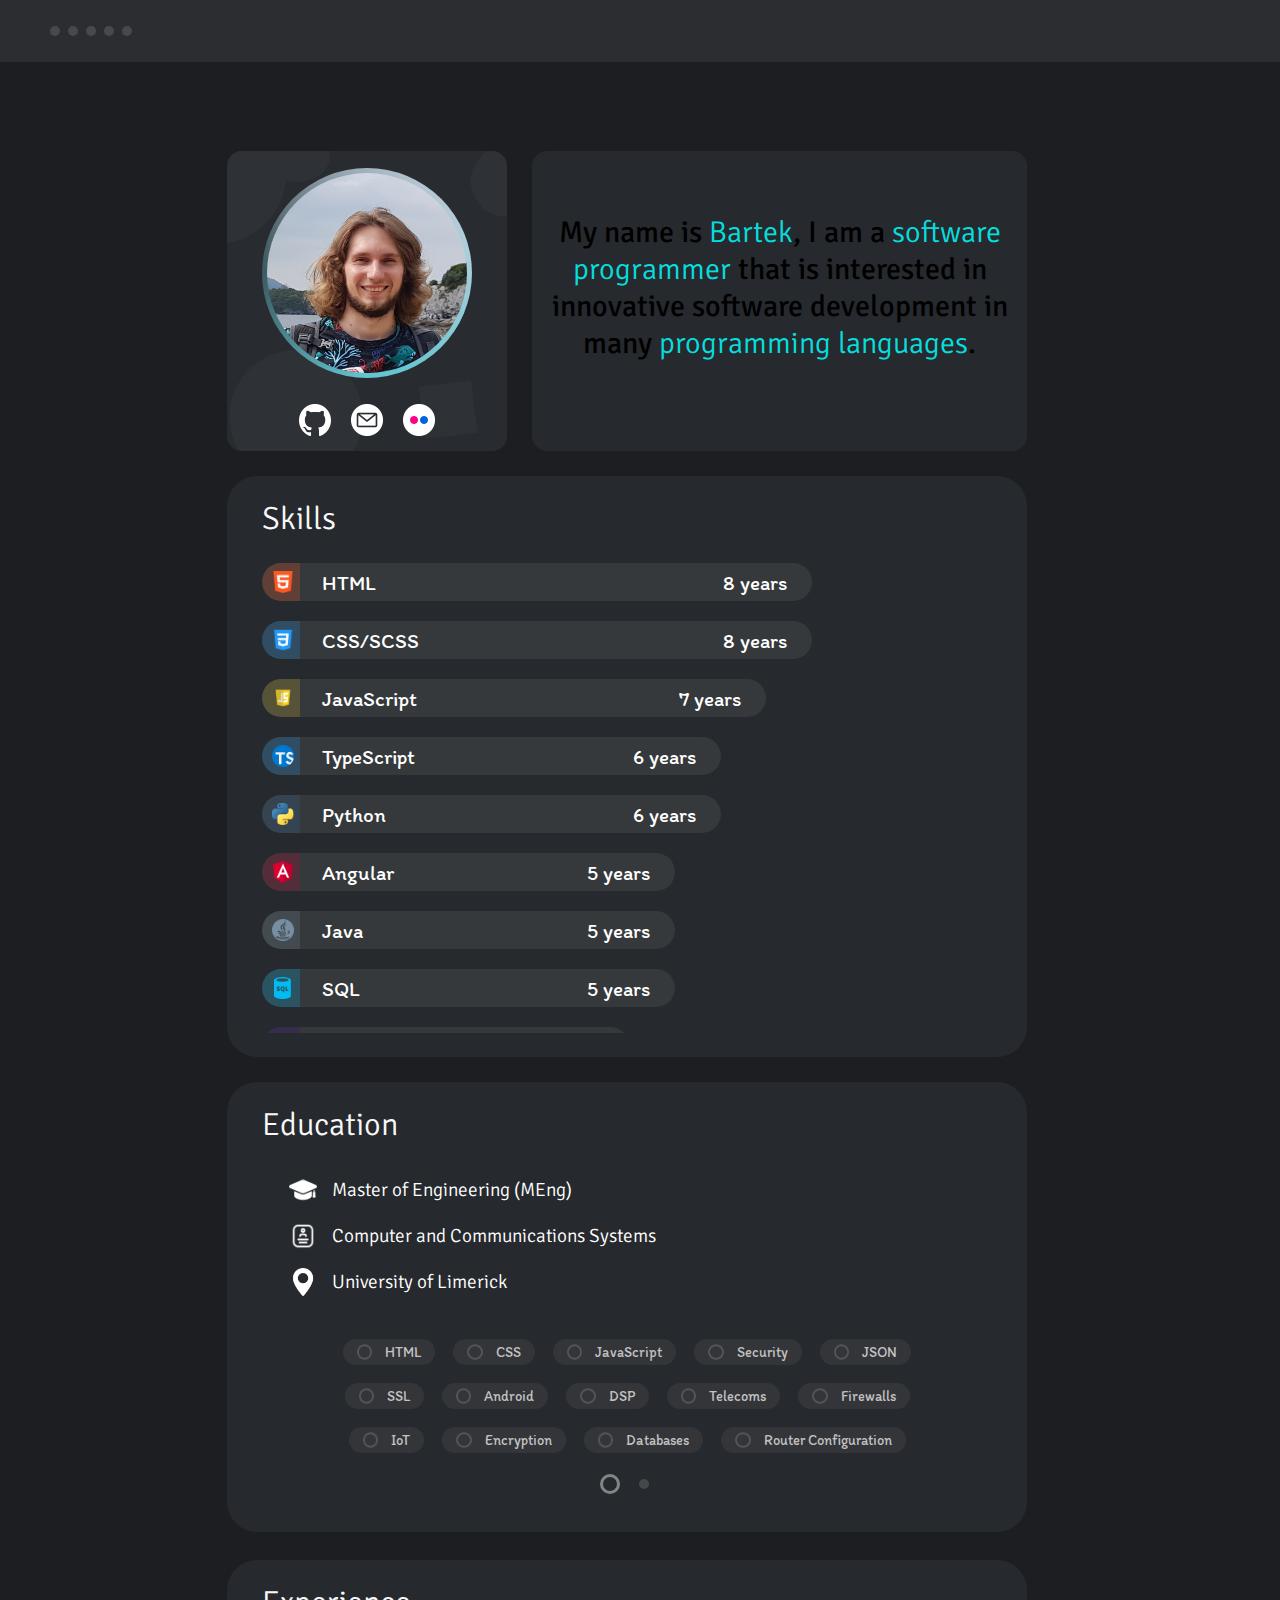
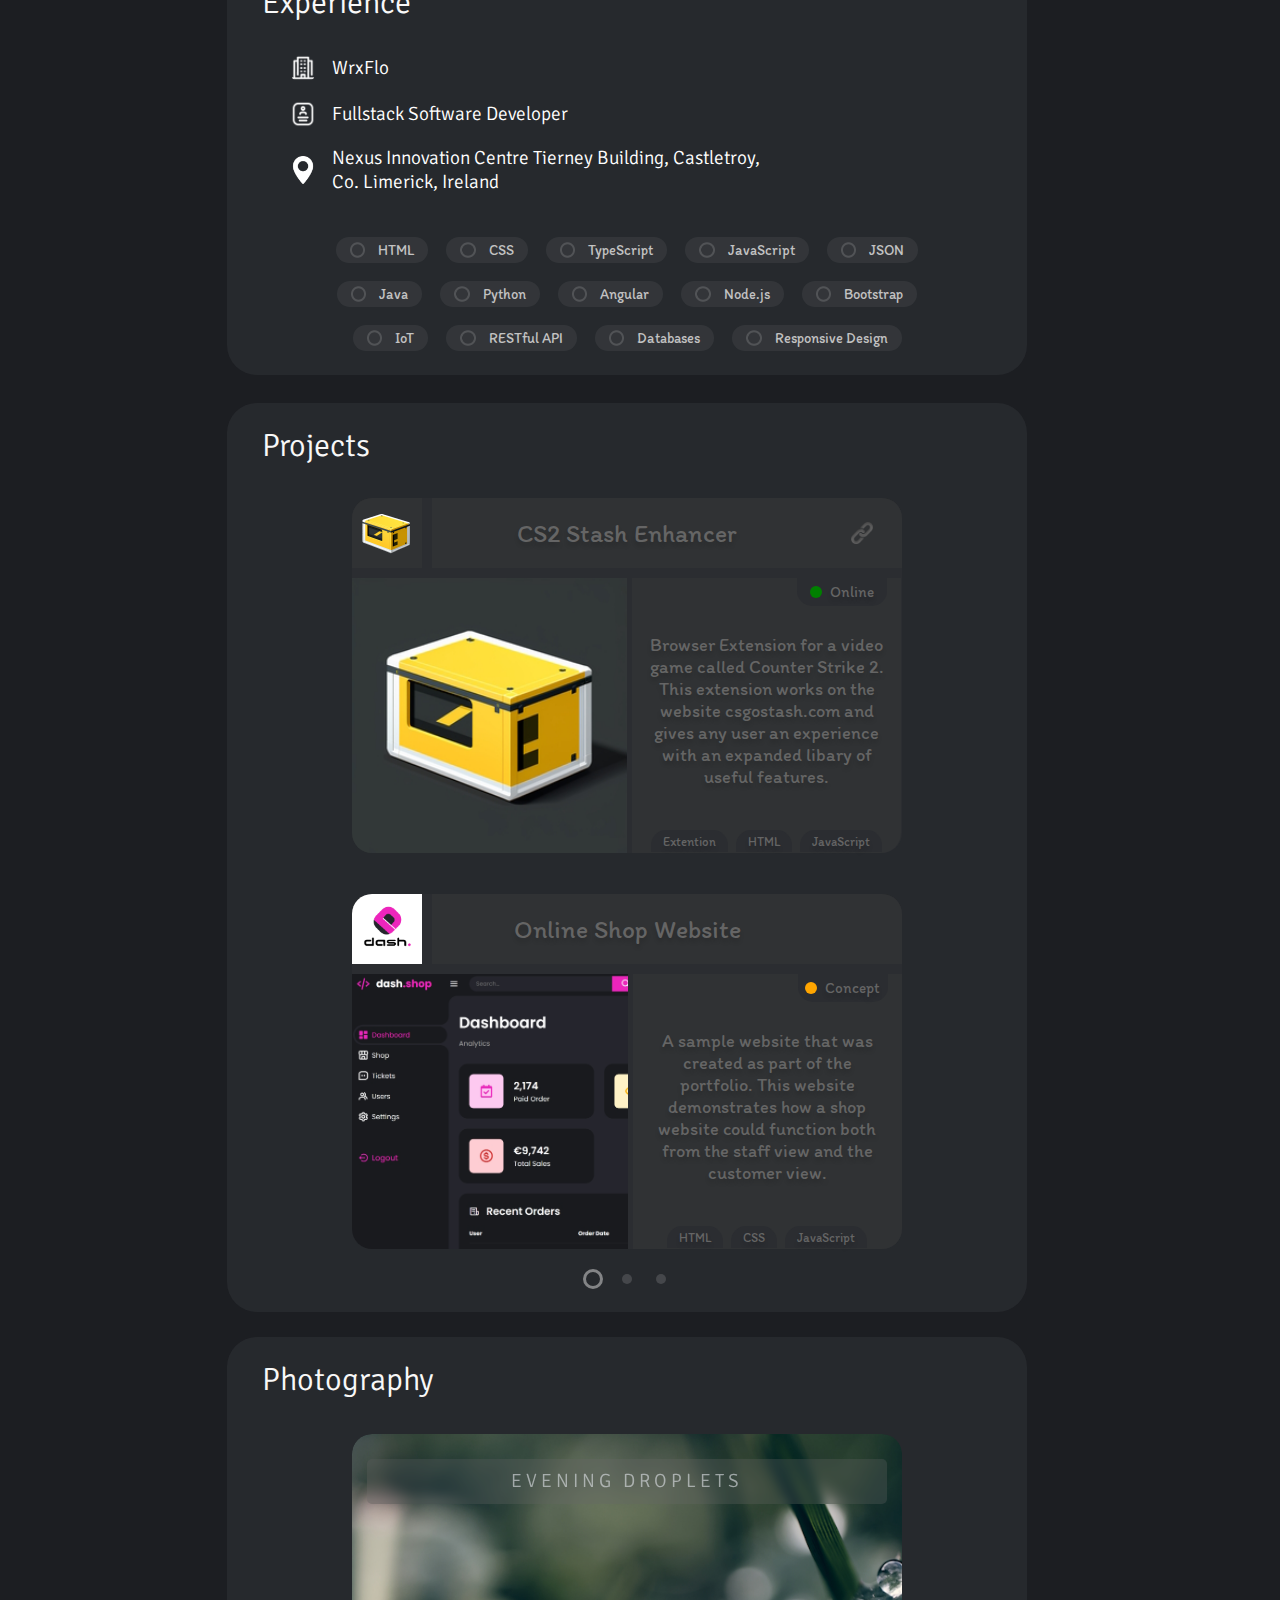
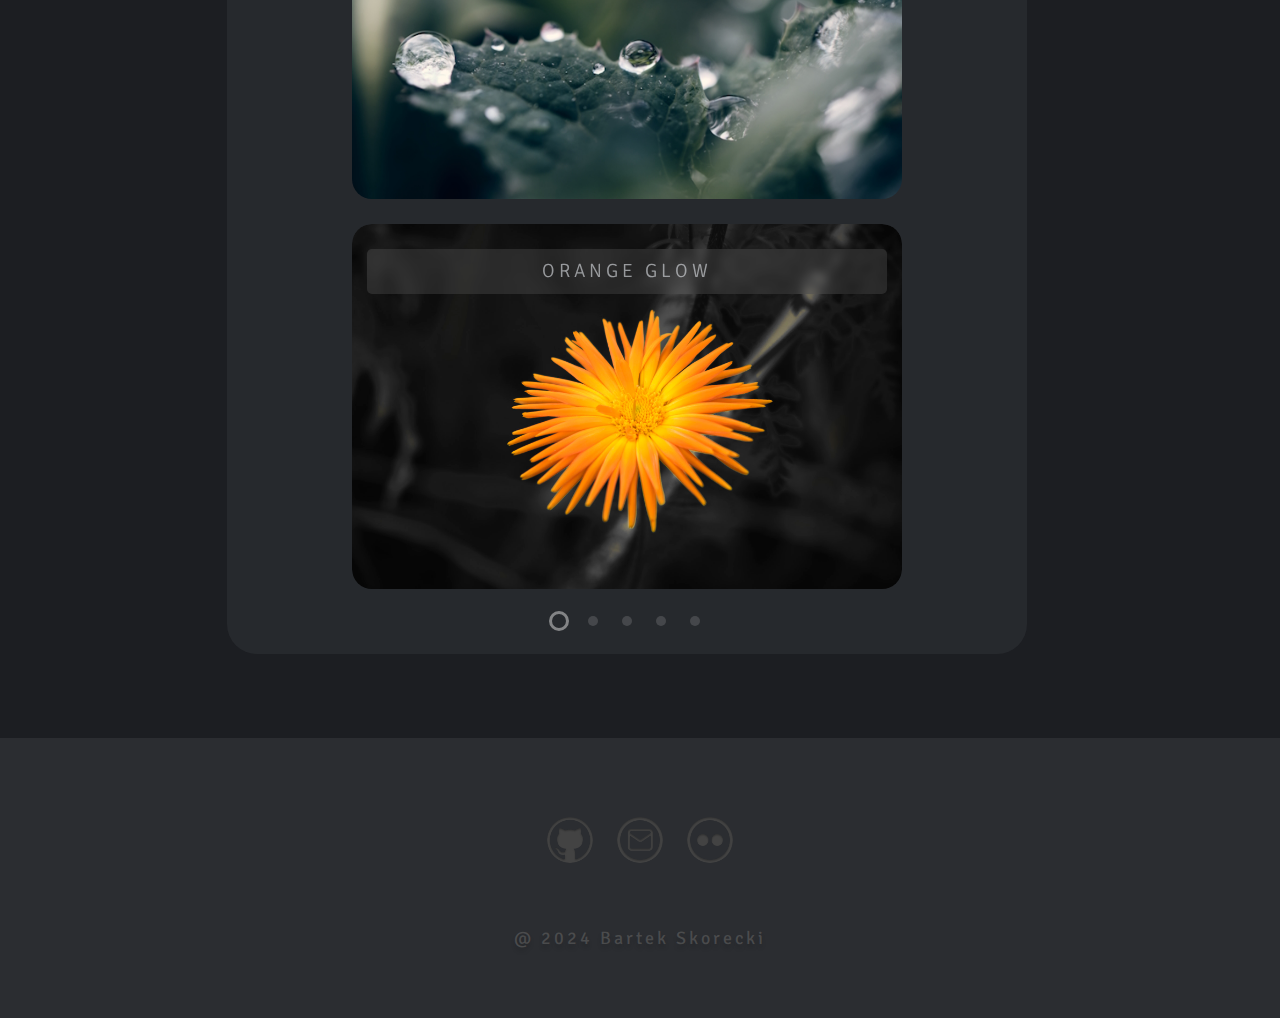
==== indexOld.html @ 24fd8868 "-css update, smaller view of the entire page" ====
<!DOCTYPE html>
<html lang="en">

<head>
    <meta charset="UTF-8">
    <meta name="viewport" content="width=device-width, initial-scale=1.0">
    <link href='https://unpkg.com/boxicons@2.1.4/css/boxicons.min.css' rel='stylesheet'>
    <link rel="stylesheet" href="style.css">
    <title>Portfolio</title>
    <link rel="icon" type="image/x-icon" href="images/icon.png">
    <script src="index.js"></script>
</head>


<body class="noMP">

    <div class="noMP navbarBox">
        <div class="alignCenter dotBox">
            <div class="navbarCircle"></div>
            <div class="navbarCircle"></div>
            <div class="navbarCircle"></div>
            <div class="navbarCircle"></div>
            <div class="navbarCircle"></div>
        </div>
    </div>

    <div class="noMP alignCenter portfolioContentBox">

        <div class="noMP" style="padding-top:1vh; padding-bottom:1vh; max-width: 1650px; height: 100%;"> 

            <div class="flex-container">
                <div class="flex-item alignCenter">
                    <div>
                        <div class=" noMP" style="height: 300px; width: 800px;  border-radius: 30px;  flex-wrap: wrap; display: flex;">
                            <div class="box firstBox" style="height: 100%; width: 280px ;border-radius: 15px; flex-wrap: wrap;">

                                <div class="animatedBackground">

                                </div>

                                <div class="alignCenter" style="position: absolute; flex-wrap: wrap; height: 300px; width:inherit; border-radius: 15px;">
                                    <div class="alignCenter profileImageDiv">
                                        <div class="alignCenter profileImageBackground">
                                            <img class="profileImage" src="./images/profile.jpg" alt="Bartek Skorecki">
                                        </div>
                                    </div>
                
                                    <div class="alignCenter linkIconDiv">
                                        <a target="_blank" href="https://github.com/Barto670"><img class="linkIcon" src="./images/github.png" alt="Github.com"></a>
                                        <a href="mailto: bartodev670@gmail.com"><img class="linkIcon" src="./images/email.png"  alt="Email"></a>
                                        <a target="_blank" href="https://www.flickr.com/photos/198328132@N07/"><img class="linkIcon" src="./images/flickr.png" alt="Flickr"></a>
                                    </div>
                                </div>
                                
                                
                                

                            </div>
                            <div class="box" class="alignCenter" style="height: 100%; width: 495px ;padding: 15px; margin-left: 25px; border-radius: 15px;">
                                <div class="alignCenter" style="height: 90%; width: 100%;">
                                    <p class="boxMainFont"> My name is <b style="color: #00ffffdd;; font-weight: 100;">Bartek</b>, I am a <b style="color: #00ffffdd; font-weight: 100;">software programmer</b> that is interested in innovative software development in many <b style="color: #00ffffdd;; font-weight: 100;">programming languages</b>.</p>
                                </div>
                            </div>
                            
                        </div>

                        <div class="box noMP" style="margin-top:25px ;  margin-bottom:25px; height: 610px; max-height: 64.5vh; max-width: 800px; border-radius: 30px; padding: 15px;  ">
                            <h1 class="boxTitle">Skills</h1>
                            <div id="skillsDiv" style="overflow-y: auto; height: 485px; margin-top: 10px;"></div>
                        </div>
                    </div>
                </div>

                <div class="flex-item alignCenter">
                    <div>
                        <div class="box noMP" style="height: 450px; margin-bottom:28px; max-width: 800px; min-width: 800px; border-radius: 30px; padding: 15px;">
                            <h1 class="boxTitle" style="margin-bottom: 28px;">Education</h1>

                            <div id="education1" style="display: block;">
                                <div class="alignTopBottom textBox">
                                    <div class="iconBox">
                                        <img class="icon" src="./images/icons/graduate.png" alt="">
                                    </div>
                                    <h5 class="text" >Master of Engineering (MEng)</h5>
                                </div>
                                <div class="alignTopBottom textBox">
                                    <div class="iconBox">
                                        <img class="icon" src="./images/icons/id.png" alt="">
                                    </div>
                                    <h5 class="text" >Computer and Communications Systems</h5>
                                </div>
                                <div class="alignTopBottom textBox">
                                    <div class="iconBox">
                                        <img class="icon" src="./images/icons/location.png" alt="">
                                    </div>
                                    <h5 class="text" >University of Limerick</h5>
                                </div>
    
                                <div class="skills" style="margin-top: 30px;">
                                    <div class="row">
                                        <div class="skill itim"> <img src="./images/icons/circle.png" alt=""> HTML</div>
                                        <div class="skill itim"> <img src="./images/icons/circle.png" alt=""> CSS</div>
                                        <div class="skill itim"> <img src="./images/icons/circle.png" alt=""> JavaScript</div>
                                        <div class="skill itim"> <img src="./images/icons/circle.png" alt=""> Security</div>
                                        <div class="skill itim"> <img src="./images/icons/circle.png" alt=""> JSON</div>
                                    </div>
                                    <div class="row">
                                        <div class="skill itim"> <img src="./images/icons/circle.png" alt=""> SSL</div>
                                        <div class="skill itim"> <img src="./images/icons/circle.png" alt=""> Android</div>
                                        <div class="skill itim"> <img src="./images/icons/circle.png" alt=""> DSP</div>
                                        <div class="skill itim"> <img src="./images/icons/circle.png" alt=""> Telecoms</div>
                                        <div class="skill itim"> <img src="./images/icons/circle.png" alt=""> Firewalls</div>
                                    </div>
                                    <div class="row">
                                        <div class="skill itim"> <img src="./images/icons/circle.png" alt=""> IoT</div>
                                        <div class="skill itim"> <img src="./images/icons/circle.png" alt=""> Encryption</div>
                                        <div class="skill itim"> <img src="./images/icons/circle.png" alt=""> Databases</div>
                                        <div class="skill itim"> <img src="./images/icons/circle.png" alt=""> Router Configuration</div>
                                    </div>
                                </div>
                            </div>

                            <div id="education2" style="display: none;">
                                <div class="alignTopBottom textBox">
                                    <div class="iconBox">
                                        <img class="icon" src="./images/icons/graduate.png" alt="">
                                    </div>
                                    <h5 class="text" >Bachelor of Science (BS)</h5>
                                </div>
                                <div class="alignTopBottom textBox">
                                    <div class="iconBox">
                                        <img class="icon" src="./images/icons/id.png" alt="">
                                    </div>
                                    <h5 class="text" >Computer Systems</h5>
                                </div>
                                <div class="alignTopBottom textBox">
                                    <div class="iconBox">
                                        <img class="icon" src="./images/icons/location.png" alt="">
                                    </div>
                                    <h5 class="text" >University of Limerick</h5>
                                </div>
    
                                <div class="skills" style="margin-top: 30px;">
                                    <div class="row">
                                        <div class="skill itim"> <img src="./images/icons/circle.png" alt=""> Java</div>
                                        <div class="skill itim"> <img src="./images/icons/circle.png" alt=""> Python</div>
                                        <div class="skill itim"> <img src="./images/icons/circle.png" alt=""> Angular</div>
                                        <div class="skill itim"> <img src="./images/icons/circle.png" alt=""> Go</div>
                                        <div class="skill itim"> <img src="./images/icons/circle.png" alt=""> Lua</div>
                                    </div>
                                    <div class="row">
                                        <div class="skill itim"> <img src="./images/icons/circle.png" alt=""> HTML</div>
                                        <div class="skill itim"> <img src="./images/icons/circle.png" alt=""> CSS</div>
                                        <div class="skill itim"> <img src="./images/icons/circle.png" alt=""> TypeScript</div>
                                        <div class="skill itim"> <img src="./images/icons/circle.png" alt=""> AI</div>
                                        <div class="skill itim"> <img src="./images/icons/circle.png" alt=""> Security</div>
                                    </div>
                                    <div class="row">
                                        <div class="skill itim"> <img src="./images/icons/circle.png" alt=""> Databases</div>
                                        <div class="skill itim"> <img src="./images/icons/circle.png" alt=""> C</div>
                                        <div class="skill itim"> <img src="./images/icons/circle.png" alt=""> Spring Boot</div>
                                        <div class="skill itim"> <img src="./images/icons/circle.png" alt=""> C++</div>
                                    </div>
                                </div>
                            </div>

                            <div id="educationPaginator" class="alignCenter" style="height: 40px; width: 100%;"> 
                                <div id="educationPaginator1" status="1" class="alignCenter paginatorCircleDiv educationPaginator" ><div class="paginatorCircle"></div></div>
                                <div id="educationPaginator2" status="0" class="alignCenter paginatorCircleDiv educationPaginator" ><div class="paginatorCircle"></div></div>
                            </div>
                            

                        </div>
                        <div class="box noMP" style="margin-top:25px ; margin-bottom:28px; height: 455px; max-height: fit-content; max-width: 800px; min-width: 800px; border-radius: 30px; padding: 15px;">
                            <h1 class="boxTitle" style="margin-bottom: 28px;">Experience</h1>
                            <div class="alignTopBottom textBox">
                                <div class="iconBox">
                                    <img class="icon" src="./images/icons/company.png" alt="">
                                </div>
                                <h5 class="text">WrxFlo</h5>
                            </div>
                            <div class="alignTopBottom textBox">
                                <div class="iconBox">
                                    <img class="icon" src="./images/icons/id.png" alt="">
                                </div>
                                <h5 class="text">Fullstack Software Developer</h5>
                            </div>
                            <div class="alignTopBottom textBox">
                                <div class="iconBox">
                                    <img class="icon" src="./images/icons/location.png" alt="">
                                </div>
                                <h5 class="text" >Nexus Innovation Centre Tierney Building, Castletroy, Co. Limerick, Ireland</h5>
                            </div>
                            <div class="skills" style="margin-top: 30px;">
                                <div class="row">
                                    <div id="html" class="skill itim"> <img src="./images/icons/circle.png" alt=""> HTML</div>
                                    <div id="css" class="skill itim"> <img src="./images/icons/circle.png" alt=""> CSS</div>
                                    <div id="typescript" class="skill itim"> <img src="./images/icons/circle.png" alt=""> TypeScript</div>
                                    <div id="javascript" class="skill itim"> <img src="./images/icons/circle.png" alt=""> JavaScript</div>
                                    <div id="json" class="skill itim"> <img src="./images/icons/circle.png" alt=""> JSON</div>
                                </div>
                                <div class="row">
                                    <div id="java" class="skill itim"> <img src="./images/icons/circle.png" alt=""> Java</div>
                                    <div id="python" class="skill itim"> <img src="./images/icons/circle.png" alt=""> Python</div>
                                    <div id="angular" class="skill itim"> <img src="./images/icons/circle.png" alt=""> Angular</div>
                                    <div id="nodejs" class="skill itim"> <img src="./images/icons/circle.png" alt=""> Node.js</div>
                                    <div id="bootstrap" class="skill itim"> <img src="./images/icons/circle.png" alt=""> Bootstrap</div>
                                </div>
                                <div class="row">
                                    <div id="iot" class="skill itim"> <img src="./images/icons/circle.png" alt=""> IoT</div>
                                    <div id="restful" class="skill itim"> <img src="./images/icons/circle.png" alt=""> RESTful API</div>
                                    <div id="databases" class="skill itim"> <img src="./images/icons/circle.png" alt=""> Databases</div>
                                    <div id="responsive" class="skill itim"> <img src="./images/icons/circle.png" alt=""> Responsive Design</div>
                                </div>
                            </div>
                        </div>
                    </div>
                </div>

                <div class="flex-item alignCenter">
                    <div>
                        <div class="box noMP" style="max-height: fit-content; max-width: 800px; min-width: 800px;  border-radius: 30px; padding: 15px; margin-bottom:25px;">
                            <h1 class="boxTitle">Projects</h1>
                            <div id="projectList"> </div>
                            <div id="projectPaginator" class="alignCenter" style="height: 40px; width: 100%;"> </div>
                        </div>
                    </div>
                </div>

                <div class="flex-item alignCenter">
                    <div>
                        <div class="box noMP" style="max-height: fit-content; max-width: 800px;  border-radius: 30px; padding: 15px; margin-bottom:25px;">
                            <h1 class="boxTitle">Photography</h1>
                                <div id="photoList" class="alignCenter" style="flex-wrap: wrap"></div>
                                <div id="photoPaginatorList" class="alignCenter" style="height: 40px; width: 100%; margin-top: 10px;"></div>
                        </div>
                    </div>
                </div>

            </div>

        </div>
        
    </div>

    <div class="noMP footerBox alignCenter">
            <div style="margin-top: 50px;">
                <a target="_blank" href="https://github.com/Barto670"><img class="footerIcon" src="./images/greyG.png"></a>
                <a href="mailto: bartodev670@gmail.com"><img class="footerIcon" src="./images/greyE.png"></a>
                <a target="_blank" href="https://www.flickr.com/photos/198328132@N07/"><img class="footerIcon" src="./images/greyF.png"></a>
            </div>
            <!-- <div class="alignCenter" style="color: #65656590; font-size: 24px; letter-spacing: 7px; width: 100%; height: 20px; display: flex; text-shadow: 0px 4px 4px rgba(0, 0, 0, 0.15);">BELIEVE • ENVISION • CREATE</div> -->
            <div class="alignCenter" style="color: #65656590; font-size: 18px; letter-spacing: 3px; width: 100%; height: 20px; display: flex; margin-bottom: 40px; text-shadow: 0px 4px 4px rgba(0, 0, 0, 0.15); font-family: Signika;">@ 2024 Bartek Skorecki</div>
    </div>
    
</body>
---- style.css ----
:root {
  --boxSize: 650px;
}

/* Fonts */
@font-face {
  font-family: Itim;
  src: url(./fonts/Itim-Regular.ttf);
}

@font-face {
  font-family: Signika;
  src: url(./fonts/Signika-VariableFont_GRAD\,wght.ttf);
}

/* Scrollbar */
::-webkit-scrollbar {
  width: 8px;
  z-index: 1000;
  border-radius: 6px;
}

::-webkit-scrollbar-track { /* Track */
  background: #1C1E22;
}
::-webkit-scrollbar-thumb { /* Handle */
  background: #33363a;
  border-radius: 6px;
}
::-webkit-scrollbar-thumb:hover { /* Handle on hover */
  background: #555;
}

/* General */
*{
  box-sizing: border-box;
  font-family: Signika;
}

.noMP{
  margin: 0px;
  padding: 0px;
}

.alignCenter{
  display: flex;
  align-items: center;
  justify-content: center;
}

.alignLeftRight{
  display: flex;
  justify-content: center;
}

.alignTopBottom{
  display: flex;
  align-items: center;
}

h1,h2,h3,h4,h5,h6,p{
  margin: 0px;
  padding: 0px;
}


.itim{
  font-family: Itim;
}

.signika{
  font-family: Signika;
}


.textBox{
  height: fit-content;
  flex-wrap: wrap;
  display: flex;
  margin-bottom: 10px;
  padding : 4px;
  border-radius: 15px;
  width: 75%;
  justify-content: center;
  align-items: center;
  .text{
    color: white;
    margin-left: 20px;
    width: 80%;
    height: 100%;
    margin: 0px;
    padding: 0px;
    text-align: left;
    font-family: Signika;
    font-weight: 100;
    justify-content: center;
    align-items: center;
    font-size: 1.2rem;
  }
  .iconBox{
    width: 10%;
    height: 100%;
    margin: 0px;
    padding: 0px;
    align-items: center;
    justify-content: center;
    display: flex;
    .icon{
      height: 28px; 
      width: auto;
      border-radius: 10px;
    }
  }
  
}


.skills{
  cursor: default;
  flex-wrap: wrap;
  display: flex;
  width: 100%;
  align-items: center;
  justify-content: center;
  .row{
    flex-wrap: wrap;
    display: flex;
    width: 100%;
    align-items: center;
    justify-content: center;
    .skill{
      padding: 4px;
      padding-left: 14px;
      padding-right: 14px;
      margin: 9px;
      margin-left: 9px;
      margin-right: 9px;
      border-radius: 20px;
      background-color: #d9d9d913;
      border-radius: 20px;
      font-size: 0.9rem;
      color: #C2C2C2;
      align-items: center;
      justify-content: center;
      display: flex;
      transition: 0.125s;
      img{
        height: 16px;
        width: auto;
        margin-right: 13px;
      }
      div{
        height: 16px;
        width: auto;
        margin-right: 13px;
      }
    }
    /* .skill:hover{
      transform: scale(1.09);
      cursor: pointer;
    } */
    /* #html:hover{
      background-color: #d9d9d925;
    } */
  }
  
}


/* Layout */
body{
  background-color: #1C1E22;
/* background-image: url("data:image/svg+xml,%3csvg xmlns='http://www.w3.org/2000/svg' version='1.1' xmlns:xlink='http://www.w3.org/1999/xlink' xmlns:svgjs='http://svgjs.dev/svgjs' width='3840' height='3840' preserveAspectRatio='none' viewBox='0 0 3840 3840'%3e%3cg mask='url(%26quot%3b%23SvgjsMask1121%26quot%3b)' fill='none'%3e%3crect width='3840' height='3840' x='0' y='0' fill='rgba(28%2c 30%2c 34%2c 1)'%3e%3c/rect%3e%3cpath d='M1834.8487526935326 3538.3961780693908L2561.8629666729225 4066.6029229898068 3090.069711593339 3339.588709010417 2363.055497613949 2811.3819640900006z' fill='rgba(23%2c 25%2c 27%2c 1)' class='triangle-float1'%3e%3c/path%3e%3cpath d='M2438.0048734978636 103.8771495862872L1778.5972725435213-261.6384522194603 1413.0816707377737 397.76914873488215 2072.4892716921163 763.2847505406296z' fill='rgba(23%2c 25%2c 27%2c 1)' class='triangle-float3'%3e%3c/path%3e%3cpath d='M3982.514096650813 1164.349589170348L3590.7814625816472 239.03450952332537 3050.0026614656435 931.1998108791596z' fill='rgba(23%2c 25%2c 27%2c 1)' class='triangle-float2'%3e%3c/path%3e%3cpath d='M854.7073909661609 1990.8960229653942L248.43151361145908 2176.2531601009946 829.6051579922103 2992.988407565247z' fill='rgba(23%2c 25%2c 27%2c 1)' class='triangle-float3'%3e%3c/path%3e%3cpath d='M3688.546%2c3645.768C3862.664%2c3644.213%2c3999.263%2c3521.833%2c4094.506%2c3376.065C4202.676%2c3210.511%2c4317.747%2c3006.761%2c4217.41%2c2836.345C4117.776%2c2667.122%2c3884.371%2c2671.862%2c3688.546%2c2686.567C3523.669%2c2698.948%2c3366.577%2c2764.905%2c3281.42%2c2906.63C3193.661%2c3052.686%2c3187.622%2c3234.179%2c3269.831%2c3383.43C3355%2c3538.054%2c3512.025%2c3647.344%2c3688.546%2c3645.768' fill='rgba(23%2c 25%2c 27%2c 1)' class='triangle-float3'%3e%3c/path%3e%3cpath d='M2729.605%2c4487.7C3064.693%2c4493.807%2c3421.876%2c4385.536%2c3578.971%2c4089.491C3729.521%2c3805.78%2c3591.734%2c3471.037%2c3409.397%2c3206.631C3254.429%2c2981.913%2c3001.839%2c2877.877%2c2729.605%2c2857.828C2405.652%2c2833.97%2c2030.632%2c2821.202%2c1851.029%2c3091.863C1659.217%2c3380.922%2c1747.423%2c3765.886%2c1932.219%2c4059.48C2104.469%2c4333.142%2c2406.3%2c4481.808%2c2729.605%2c4487.7' fill='rgba(23%2c 25%2c 27%2c 1)' class='triangle-float2'%3e%3c/path%3e%3cpath d='M559.1737695399376 2179.820705607562L-289.0212416510859 2164.206798708444 59.13016443162621 2818.9843620757383z' fill='rgba(23%2c 25%2c 27%2c 1)' class='triangle-float2'%3e%3c/path%3e%3cpath d='M1987.3499654966067 2344.71850526397L2357.0778269299467 2872.7446136070184 2964.2530587278493 2054.1397672854846z' fill='rgba(23%2c 25%2c 27%2c 1)' class='triangle-float3'%3e%3c/path%3e%3cpath d='M1483.93 890.09 a1118.66 1118.66 0 1 0 2237.32 0 a1118.66 1118.66 0 1 0 -2237.32 0z' fill='rgba(23%2c 25%2c 27%2c 1)' class='triangle-float3'%3e%3c/path%3e%3cpath d='M1865.032%2c3382.618C2008.015%2c3380.717%2c2108.34%2c3260.721%2c2181.912%2c3138.104C2258.458%2c3010.53%2c2325.753%2c2860.761%2c2257.46%2c2728.585C2184.944%2c2588.236%2c2022.993%2c2527.009%2c1865.032%2c2524.807C1702.62%2c2522.543%2c1529.644%2c2574.066%2c1453.184%2c2717.373C1379.733%2c2855.04%2c1451.078%2c3014.06%2c1533.212%2c3146.729C1609.774%2c3270.398%2c1719.595%2c3384.552%2c1865.032%2c3382.618' fill='rgba(23%2c 25%2c 27%2c 1)' class='triangle-float1'%3e%3c/path%3e%3c/g%3e%3cdefs%3e%3cmask id='SvgjsMask1121'%3e%3crect width='3840' height='3840' fill='white'%3e%3c/rect%3e%3c/mask%3e%3cstyle%3e %40keyframes float1 %7b 0%25%7btransform: translate(0%2c 0)%7d 50%25%7btransform: translate(-10px%2c 0)%7d 100%25%7btransform: translate(0%2c 0)%7d %7d .triangle-float1 %7b animation: float1 5s infinite%3b %7d %40keyframes float2 %7b 0%25%7btransform: translate(0%2c 0)%7d 50%25%7btransform: translate(-5px%2c -5px)%7d 100%25%7btransform: translate(0%2c 0)%7d %7d .triangle-float2 %7b animation: float2 4s infinite%3b %7d %40keyframes float3 %7b 0%25%7btransform: translate(0%2c 0)%7d 50%25%7btransform: translate(0%2c -10px)%7d 100%25%7btransform: translate(0%2c 0)%7d %7d .triangle-float3 %7b animation: float3 6s infinite%3b %7d %3c/style%3e%3c/defs%3e%3c/svg%3e");} */
}

.firstBox{
  /* background-image: url("data:image/svg+xml,%3csvg xmlns='http://www.w3.org/2000/svg' version='1.1' xmlns:xlink='http://www.w3.org/1999/xlink' xmlns:svgjs='http://svgjs.dev/svgjs' width='300' height='300' preserveAspectRatio='none' viewBox='0 0 300 300'%3e%3cg mask='url(%26quot%3b%23SvgjsMask1217%26quot%3b)' fill='none'%3e%3crect width='300' height='300' x='0' y='0' fill='rgba(43%2c 45%2c 49%2c 0.7254901960784313)'%3e%3c/rect%3e%3cpath d='M226.70757448256893 68.6835392557414L229.4428410679632 16.491543662457346 174.51557888928488 65.94827267034712z' fill='rgba(217%2c 217%2c 217%2c 0.09411764705882353)' class='triangle-float2'%3e%3c/path%3e%3cpath d='M101.78 253.62 a71.73 71.73 0 1 0 143.46 0 a71.73 71.73 0 1 0 -143.46 0z' fill='rgba(217%2c 217%2c 217%2c 0.09411764705882353)' class='triangle-float1'%3e%3c/path%3e%3cpath d='M-64.39 221.42 a76.55 76.55 0 1 0 153.1 0 a76.55 76.55 0 1 0 -153.1 0z' fill='rgba(217%2c 217%2c 217%2c 0.09411764705882353)' class='triangle-float3'%3e%3c/path%3e%3cpath d='M216.82 24 a73.96 73.96 0 1 0 147.92 0 a73.96 73.96 0 1 0 -147.92 0z' fill='rgba(217%2c 217%2c 217%2c 0.09411764705882353)' class='triangle-float2'%3e%3c/path%3e%3cpath d='M91.07579621790401 263.28962831442124L137.72379667226437 278.44648245192445 152.8806508097676 231.79848199756412 106.23265035540724 216.64162786006088z' fill='rgba(217%2c 217%2c 217%2c 0.09411764705882353)' class='triangle-float1'%3e%3c/path%3e%3c/g%3e%3cdefs%3e%3cmask id='SvgjsMask1217'%3e%3crect width='300' height='300' fill='white'%3e%3c/rect%3e%3c/mask%3e%3cstyle%3e %40keyframes float1 %7b 0%25%7btransform: translate(0%2c 0)%7d 50%25%7btransform: translate(-10px%2c 0)%7d 100%25%7btransform: translate(0%2c 0)%7d %7d .triangle-float1 %7b animation: float1 5s infinite%3b %7d %40keyframes float2 %7b 0%25%7btransform: translate(0%2c 0)%7d 50%25%7btransform: translate(-5px%2c -5px)%7d 100%25%7btransform: translate(0%2c 0)%7d %7d .triangle-float2 %7b animation: float2 4s infinite%3b %7d %40keyframes float3 %7b 0%25%7btransform: translate(0%2c 0)%7d 50%25%7btransform: translate(0%2c -10px)%7d 100%25%7btransform: translate(0%2c 0)%7d %7d .triangle-float3 %7b animation: float3 6s infinite%3b %7d %3c/style%3e%3c/defs%3e%3c/svg%3e"); */
  background-position: 0 0;
  opacity : 1;
  transition: 0.15s;
  /* background:#2b2d31b9; */
  .animatedBackground{
    border-radius: 15px;
    transition: 0.45s;
    opacity: 0;
    height: 100%;
    width:100%;
    position: absolute;
    background-image: url("data:image/svg+xml,%3csvg xmlns='http://www.w3.org/2000/svg' version='1.1' xmlns:xlink='http://www.w3.org/1999/xlink' xmlns:svgjs='http://svgjs.dev/svgjs' width='300' height='300' preserveAspectRatio='none' viewBox='0 0 300 300'%3e%3cg mask='url(%26quot%3b%23SvgjsMask1234%26quot%3b)' fill='none'%3e%3crect width='300' height='300' x='0' y='0' fill='rgba(43%2c 45%2c 49%2c 0.7254901960784313)'%3e%3c/rect%3e%3cpath d='M266.5602330352305 281.42607304397416L260.1926848715324 229.5665549020033 208.33316672956153 235.9341030657014 214.70071489325966 287.7936212076723z' fill='rgba(51%2c 54%2c 58%2c 1)' class='triangle-float1'%3e%3c/path%3e%3cpath d='M82.01 108.54 a63.42 63.42 0 1 0 126.84 0 a63.42 63.42 0 1 0 -126.84 0z' fill='rgba(51%2c 54%2c 58%2c 1)' class='triangle-float1'%3e%3c/path%3e%3cpath d='M-67.61 26.78 a70.15 70.15 0 1 0 140.3 0 a70.15 70.15 0 1 0 -140.3 0z' fill='rgba(51%2c 54%2c 58%2c 1)' class='triangle-float2'%3e%3c/path%3e%3cpath d='M81.781%2c34.716C94.778%2c35.534%2c108.415%2c29.865%2c114.3%2c18.248C119.811%2c7.37%2c113.258%2c-4.621%2c107.017%2c-15.097C100.986%2c-25.22%2c93.56%2c-35.976%2c81.781%2c-36.334C69.56%2c-36.706%2c59.323%2c-27.596%2c53.739%2c-16.718C48.627%2c-6.759%2c50.3%2c4.727%2c55.658%2c14.555C61.301%2c24.906%2c70.015%2c33.975%2c81.781%2c34.716' fill='rgba(51%2c 54%2c 58%2c 1)' class='triangle-float2'%3e%3c/path%3e%3cpath d='M12.46 271.07 a66.56 66.56 0 1 0 133.12 0 a66.56 66.56 0 1 0 -133.12 0z' fill='rgba(51%2c 54%2c 58%2c 1)' class='triangle-float3'%3e%3c/path%3e%3cpath d='M288.284%2c68.817C300.209%2c69.533%2c313.42%2c66.648%2c319.26%2c56.227C325.017%2c45.954%2c319.114%2c34.134%2c313.531%2c23.766C307.505%2c12.575%2c300.987%2c-0.879%2c288.284%2c-1.297C275.195%2c-1.727%2c265.501%2c10.127%2c259.987%2c22.006C255.322%2c32.056%2c257.413%2c43.375%2c263.145%2c52.857C268.648%2c61.961%2c277.665%2c68.179%2c288.284%2c68.817' fill='rgba(51%2c 54%2c 58%2c 1)' class='triangle-float2'%3e%3c/path%3e%3c/g%3e%3cdefs%3e%3cmask id='SvgjsMask1234'%3e%3crect width='300' height='300' fill='white'%3e%3c/rect%3e%3c/mask%3e%3cstyle%3e %40keyframes float1 %7b 0%25%7btransform: translate(0%2c 0)%7d 50%25%7btransform: translate(-10px%2c 0)%7d 100%25%7btransform: translate(0%2c 0)%7d %7d .triangle-float1 %7b animation: float1 5s infinite%3b %7d %40keyframes float2 %7b 0%25%7btransform: translate(0%2c 0)%7d 50%25%7btransform: translate(-5px%2c -5px)%7d 100%25%7btransform: translate(0%2c 0)%7d %7d .triangle-float2 %7b animation: float2 4s infinite%3b %7d %40keyframes float3 %7b 0%25%7btransform: translate(0%2c 0)%7d 50%25%7btransform: translate(0%2c -10px)%7d 100%25%7btransform: translate(0%2c 0)%7d %7d .triangle-float3 %7b animation: float3 6s infinite%3b %7d %3c/style%3e%3c/defs%3e%3c/svg%3e");
    height: 300px;
    width: inherit;
    background-position: center;
    opacity: 0.6;
  }
}


/* .firstBox:hover{
  .animatedBackground{
    opacity: 0.35;
  }
} */







.box{
  background-color: #2b2d31b9;
  /* background-image: url("data:image/svg+xml,%3csvg xmlns='http://www.w3.org/2000/svg' version='1.1' xmlns:xlink='http://www.w3.org/1999/xlink' xmlns:svgjs='http://svgjs.dev/svgjs' width='800' height='800' preserveAspectRatio='none' viewBox='0 0 800 800'%3e%3cg mask='url(%26quot%3b%23SvgjsMask1137%26quot%3b)' fill='none'%3e%3crect width='800' height='800' x='0' y='0' fill='rgba(43%2c 45%2c 49%2c 0.7254901960784313)'%3e%3c/rect%3e%3cpath d='M119.75779973750996 400.0256655722518L8.583074005941938 322.18028455661096-69.26230700969892 433.35501028817896 41.9124187218691 511.2003913038198z' fill='rgba(36%2c 38%2c 41%2c 1)' class='triangle-float2'%3e%3c/path%3e%3cpath d='M127.622%2c597.149C191.252%2c595.49%2c244.176%2c551.318%2c273.455%2c494.8C300.406%2c442.776%2c296.563%2c380.677%2c265.5%2c330.999C236.26%2c284.237%2c182.772%2c261.92%2c127.622%2c261.577C71.783%2c261.23%2c17.56%2c282.701%2c-13.259%2c329.266C-47.668%2c381.256%2c-61.026%2c447.583%2c-32.006%2c502.764C-1.168%2c561.402%2c61.392%2c598.876%2c127.622%2c597.149' fill='rgba(36%2c 38%2c 41%2c 1)' class='triangle-float3'%3e%3c/path%3e%3cpath d='M452.52153914068185 483.33822038573976L645.123171762235 618.1993354188482 587.3826541737903 290.7365877641867z' fill='rgba(36%2c 38%2c 41%2c 1)' class='triangle-float1'%3e%3c/path%3e%3cpath d='M303.0705926061548 153.66127357667773L420.90491343262704 208.60831977155482 475.85195962750413 90.77399894508255 358.01763880103186 35.826952750205464z' fill='rgba(36%2c 38%2c 41%2c 1)' class='triangle-float3'%3e%3c/path%3e%3cpath d='M609.07 152 a180.22 180.22 0 1 0 360.44 0 a180.22 180.22 0 1 0 -360.44 0z' fill='rgba(36%2c 38%2c 41%2c 1)' class='triangle-float3'%3e%3c/path%3e%3cpath d='M177.00069129990385 252.85800396542794L89.35927583566985 140.68210760842456-35.08386096771818 328.23217898327727z' fill='rgba(36%2c 38%2c 41%2c 1)' class='triangle-float1'%3e%3c/path%3e%3cpath d='M517.8809560783131 335.31494719294113L378.359701404038 567.016840876718 614.645643373173 575.2681277903625z' fill='rgba(36%2c 38%2c 41%2c 1)' class='triangle-float3'%3e%3c/path%3e%3c/g%3e%3cdefs%3e%3cmask id='SvgjsMask1137'%3e%3crect width='800' height='800' fill='white'%3e%3c/rect%3e%3c/mask%3e%3cstyle%3e %40keyframes float1 %7b 0%25%7btransform: translate(0%2c 0)%7d 50%25%7btransform: translate(-10px%2c 0)%7d 100%25%7btransform: translate(0%2c 0)%7d %7d .triangle-float1 %7b animation: float1 5s infinite%3b %7d %40keyframes float2 %7b 0%25%7btransform: translate(0%2c 0)%7d 50%25%7btransform: translate(-5px%2c -5px)%7d 100%25%7btransform: translate(0%2c 0)%7d %7d .triangle-float2 %7b animation: float2 4s infinite%3b %7d %40keyframes float3 %7b 0%25%7btransform: translate(0%2c 0)%7d 50%25%7btransform: translate(0%2c -10px)%7d 100%25%7btransform: translate(0%2c 0)%7d %7d .triangle-float3 %7b animation: float3 6s infinite%3b %7d %3c/style%3e%3c/defs%3e%3c/svg%3e"); */
  transition:0.15s;
  .boxTitle{
    color: #f8f8f8;
    font-size: 2rem;
    font-weight: 100;
    text-align: left; 
    margin-left: 20px;
    margin-top: 8px;
    margin-bottom: 10px;
  }
}

.profileDescriptionDiv{
  height: 100%; 
  width: 100%;
  .boxMainFont{
    color: #f8f8f8;
    font-size: 1.2rem;
    text-align: left; 
    font-weight: 100;
    text-align: center;
    text-shadow: 0px 4px 4px rgba(0, 0, 0, 0.15);
    letter-spacing: 5px;
    padding-left: 20px;
    padding-right: 20px;
  }
}



.flex-container {
  display: flex;
  flex-wrap: wrap;
  font-size: 30px;
  text-align: center;
}

.flex-item {
  padding-left: 10px;
  padding-right: 10px;
  flex: 50%;
}

@media (max-width: 1500px) {
  .flex-item {
    /* flex: 0%; */
    flex: 100%;
  }
}






/* Profile Links Image */
.linkIconDiv{
  height: 22%; 
  width: 100%; 
  border-top: 2px solid #1c1e2200;
  a{
    height: 50px;
    align-items: end;
    justify-content: center;
    display: flex;
    margin: 2px;
    transition: 0.15s;
    border-radius: 10px;
    background-color: #37393d00;
    .linkIcon{
      height: 32px; 
      width: 32px; 
      margin: 8px;
      transition: 0.15s;
    }
  }
  a:hover{
    background-color: #3d3d3d;
    border-radius: 15px;
    .linkIcon{
      transform: scale(1.16);
    }
  }
  
}


.profileImageDiv{
  height: 78%; 
  width: 100%; 
  .profileImageBackground{
    background: linear-gradient(217deg, rgb(205 211 223), rgba(255,0,0,0) 70.71%),linear-gradient(127deg, rgb(43 45 49), rgb(100 197 209) 70.71%), linear-gradient(336deg, rgb(44 46 104), rgba(0,0,255,0) 70.71%) ; 
    height: 210px; 
    aspect-ratio: 1 / 1; 
    border-radius: 100%; 
    display: flex; 
    margin-top: 1vh;
    .profileImage{
      object-fit: cover; 
      width: 200px; 
      height: 200px; 
      border-radius: 100px;
      transition: 0.12s;
    }
  }
    
}





/* Skills */
.skillBox{
  display: flex; 
  flex-wrap: wrap; 
  margin-top: 10px; 
  margin-left: 20px; 
  width: 550px;
  animation-name: skillLoading;
  animation-duration: 2s;
  .skill{
    background-color: #d9d9d918;
    border-radius: 25px;
    height: 38px;
    color: #FFFFFF;
    text-align: left;
    font-size: 24px;
    flex-wrap: wrap; 
    margin-top: 5px; 
    margin-bottom: 5px; 
    position: relative;
    .skillImageDiv{
      height: 38px; 
      width: 38px; 
      border-bottom-left-radius: 25px; 
      border-top-left-radius: 25px; 
      margin-right: 20px;
      .skillImage{
        height: 22px; 
        width: auto; 
        margin-left: 3px;
      }
    }
    .skillTextBox{
      position:absolute; 
      margin-left: 45px; 
      flex-wrap: wrap;
      .skillTextDiv{
        width: 50%; 
        height: 100%; 
        display: flex;
        .skillText{
          font-size: 21px; 
          text-align: start; 
          margin-left: 15px; 
          margin-right: 25px;
          font-weight: 100;
          font-family: Itim;
          animation-name: skillLoadingTextLeft;
          animation-duration: 1s;
        }
        .skillText2{
          font-size: 21px; 
          text-align: start; 
          margin-left: 15px; 
          margin-right: 25px;
          font-weight: 100;
          font-family: Itim;
          animation-name: skillLoadingTextRight;
          animation-duration: 2.3s;
        }
      }
    }
  }
}


@keyframes skillLoading {
  0% {width: 0px;}
  40% {width: 200px;}
  100% {width: 550px;}
}

@keyframes skillLoadingTextLeft {
  0% {color: #00000000;}
  70% {color: #00000000;}
  100% {color: #fff;}
}

@keyframes skillLoadingTextRight {
  0% {color: #00000000;}
  85% {color: #00000000;}
  100% {color: #fff;}
}





/* Paginator */

.paginatorCircleDiv{
  width: 34px; 
  height: 34px; 
  margin:0px;
  padding-top: 15px;
  padding-bottom: 10px;
  border-radius: 14px; 
  .paginatorCircle{
    border-radius: 14px; 
  }
}

.paginatorCircleDiv[status="0"]{
  .paginatorCircle{
    width: 10px; 
    height: 10px; 
    background-color: rgba(194, 194, 194, 0.2); 
    border: 0px solid rgba(194, 194, 194, 0);
    transition: 0.15s;
  }
}

.paginatorCircleDiv[status="1"]{
  .paginatorCircle{
    width: 20px; 
    height: 20px; 
    background-color: rgba(194, 194, 194, 0);
    border: 3px solid rgba(194, 194, 194, 0.6);
  }
}



.paginatorCircleDiv:hover{
  cursor: pointer;
    .paginatorCircle{
      width: 20px; 
      height: 20px; 
      background-color: rgba(194, 194, 194, 0);
      border: 3px solid rgba(194, 194, 194, 0.6);
      border-radius: 14px; 
      
    }
}




.photoEntry, .projectEntry{
  align-items: center;
  justify-content: center;
}


.photoEntry[status="1"], .projectEntry[status="1"]{
  display: flex;

}

.photoEntry[status="0"], .projectEntry[status="0"]{
  display: none;

}


.projectEntry{
  margin-top: 25px; 
  padding-top:8px; 
  padding-bottom:8px;
  .projectDiv{
    background-color:  #2B2D31; 
    height: 355px; 
    width: 550px; 
    border-radius: 20px;
    .projectTop{
      height: 70px; 
      width: 100%; 
      background-color: #2B2D31;
      flex-wrap: wrap; 
      display: flex; 
      border-top-right-radius: 20px; 
      border-top-left-radius: 20px;
      .projectSmallImageDiv{
        height: 100%; 
        width: 70px; 
        background-color: #303234; 
        border-top-left-radius: 20px;
        .projectSmallImage{
          height: 70px; 
          width: auto; 
          border-top-left-radius: 20px;
        }
      }
      .projectHeadingDiv{
        height: 100%; 
        width: 390px; 
        margin-left: 10px; 
        background-color: #303234;
        .projectHeading{
          font-size: 1.6rem;
          color: #656565; 
          font-weight: 100; 
          text-shadow: 0px 4px 4px rgba(0, 0, 0, 0.15);
          font-family: Itim;
        }
      }
      .projectIconDiv{
        height: 100%; 
        width: 80px; 
        background-color: #303234; 
        border-top-right-radius: 20px;
        .linkAnimation{
          background-color: #00000000;
          width:38px;
          height:38px;
          transition: 0.15s;
          display: flex;
          align-items: center;
          justify-content: center;
          border-radius: 15px;
          img{
            height: 22px;
            width: auto; 
            transition: 0.1s;
          }
          .projectIcon{
            height: 22px; 
            width: 22px; 
            margin-left: 8px; 
            margin-right: 8px; 
          }
        }
        
        .linkAnimation:hover{
          background-color: rgba(105, 105, 105, 0.20); 
          img{
            height: 26px;
            width: auto; 
          }
        }
        
      }
    }





    .projectBottom{
      height: 275px; 
      width: 100%; 
      margin-top: 10px; 
      flex-wrap: wrap; 
      display: flex;
      .projectBigImage{
        height: 100%; 
        width: auto;
        img{
          height:100%; 
          width: 100%; 
          border-bottom-left-radius: 20px;
        }
      }
      .projectDescriptionDiv{
        margin-left: 5px; 
        width: 269px; 
        height: 100%; 
        background-color: #303234; 
        flex-wrap: wrap; 
        display: flex; 
        border-bottom-right-radius: 20px;
        .projectStatusParent{
          height: 30px; 
          width: 100%;
          .projectStatusDiv{
            background-color: #2B2D31; 
            width: 90px; 
            height: 28px; 
            border-bottom-left-radius: 15px; 
            border-bottom-right-radius: 15px; 
            margin-left:165px;
            .projectStatusCircle{
              height: 12px; 
              width: 12px; 
              border-radius: 20px; 
              margin-right: 8px;
            }
            .projectStatusText{
              font-size: 0.95rem; 
              font-weight: 100; 
              color: #656565; 
              text-shadow: 0px 4px 4px rgba(0, 0, 0, 0.15); 
              font-family: Itim;
            }
          }
        }
        .projectTextDescriptionDiv{
          margin-top:26px;
          height:196px; 
          width:100%; 
          font-weight: 100; 
          color: #656565; 
          font-size: 1.15rem; 
          padding-left: 15px; 
          padding-right: 15px; 
          text-shadow: 0px 4px 4px rgba(0, 0, 0, 0.15); 
          font-family: Itim;
        }
        .projectTagListDiv{
          height: 22px; 
          width: 100%;
          .projectTagDiv{
            background-color: #2B2D31; 
            width: fit-content; 
            height: 22px; 
            border-top-left-radius: 15px; 
            border-top-right-radius: 15px; 
            margin-right: 4px; 
            margin-left: 4px;
            .projectTagText{
              font-size: 0.8rem; 
              font-weight: 100; 
              color: #656565; 
              padding-left:12px; 
              padding-right: 12px; 
              text-shadow: 0px 4px 4px rgba(0, 0, 0, 0.15); 
              font-family: Itim;
            }
          }
        }
      }
    }
  }
}




.photoDiv{
  height: 365px; 
  width: 550px; 
  border-radius: 20px; 
  margin-top:25px;
  overflow: hidden;
  .photo{
    height: auto; 
    width: 550px; 
    border-radius: 20px;
    transform: scale(1);
    transition: 0.25s;
  }
  .bannerDiv{
    z-index: 1;
    position: absolute; 
    width: 550px; 
    height: 350px; 
    margin-top: 25px;
    .banner{
      position: absolute; 
      width: 520px; 
      height: 45px; 
      background-color: rgba(105, 105, 105, 0.28); 
      border-radius: 5px; 
      backdrop-filter: blur(4px); 
      transition: 0.25s;
      .bannerText{
        transition: 0.25s;
        text-shadow: 0px 4px 4px #69696900; 
        color: rgba(218, 222, 227, 0.63); 
        font-size: 1.2rem; 
        font-weight: 100; 
        letter-spacing: 4px; 
        font-family: Signika;
      }
    }
  }

  .descriptionDivLeft{
    z-index: 1;
    display: flex;
    position: absolute; 
    width: 550px; 
    height: 365px; 
    justify-content: left;
    overflow: hidden;
    .banner{
      margin-top: 165px;
      height: 200px;
      width: 0px;
      background-color: rgba(66, 66, 66, 0);
      transition: 0.25s;
      border-bottom-left-radius: 20px;
      flex-wrap: wrap;
      .child{
        img{
          height: 32px;
          width: auto;
          opacity: 0;
          transition: 0.15s;
        }
        h6{
          color: rgba(218, 222, 227, 0.63); 
          font-weight: 100;
          font-family: Signika;
          font-size: 0.85rem;
          white-space: wrap;
          opacity: 0;
          transition: 0.15s;
          width: 80px;
          text-shadow: 0px 4px 4px #69696900; 
        }
      }
    }
  }
  .descriptionDivRight{
    z-index: 1;
    display: flex;
    position: absolute; 
    width: 550px; 
    height: 380px; 
    justify-content: right;
    overflow: hidden;
    .banner{
      margin-top: 165px;
      height: 200px;
      width: 0px;
      background-color: rgba(66, 66, 66, 0);
      transition: 0.25s;
      border-bottom-right-radius: 20px;
      flex-wrap: wrap;
      .child{
        img{
          height: 24px;
          width: auto;
          opacity: 0;
          transition: 0.15s;
        }
        h6{
          color: rgba(218, 222, 227, 0.63); 
          font-weight: 100;
          font-family: Signika;
          font-size: 0.85rem;
          white-space: wrap;
          opacity: 0;
          transition: 0.15s;
          width: 80px;
          text-shadow: 0px 4px 4px #69696900; 
        }
      }
    }
  }
}

.photoDiv:hover{
  cursor: pointer;
  .photo{
    transform: scale(1.03);
    filter: blur(8px);
  }
  .banner{
    background-color: rgba(105, 105, 105, 0.37); 
    .bannerText{
      text-shadow: 0px 4px 4px #0000003b; 
      color: rgba(218, 222, 227, 0.8); 
    }
  }
  .descriptionDivLeft{
    display: flex;
    overflow: hidden;
    .banner{
      background-color: rgba(105, 105, 105, 0.37); 
      border-top-right-radius: 20px;
      border-bottom-left-radius: 20px;
      width: 110px;
      .child{
        img{
          opacity: 1;
        }
        h6{
          opacity: 1;
          width: 80px;
        }
      }
    }
  }
  .descriptionDivRight{
    display: flex;
    overflow: hidden;
    .banner{
      background-color: rgba(105, 105, 105, 0.37); 
      border-top-left-radius: 20px;
      border-bottom-right-radius: 20px;
      width: 80px;
      .child{
        img{
          opacity: 1;
        }
        h6{
          opacity: 1;
          width: 60px;
        }
      }
    }
  }
}




/* Projects */




.footerIcon{
  height: 46px; 
  width: auto; 
  margin-left: 10px; 
  margin-right: 10px;
  border-radius: 100px;
  transition: 0.15s;
}

.footerIcon:hover{
  background-color: #1C1E22;
  cursor: pointer;
  scale: 1.15;
}




.navbarBox{
  width: 100%; 
  height: 62px; 
  background-color: #2B2D31; 
  margin-bottom: 80px;
  .dotBox{
    width: 150px; 
    height: 100%;
    margin-left: 20px;
    .navbarCircle{
      background-color: #65656580; 
      border-radius: 10px; 
      height: 10px; 
      width: 10px; 
      margin-right: 8px;
    }
  }
}



.portfolioContentBox{
  display: block; 
  width: 98vw; 
  height: auto; 
  display: flex; 
  flex-wrap: wrap;
}


.footerBox{
  width: 100%; 
  height: 280px; 
  background-color: #2B2D31; 
  margin-top: 50px;
  flex-wrap: wrap; 
  display: flex;
}



.portfolioBox{
  width: 1350px;
  #educationPaginator{
    margin-top:10px
  }
}
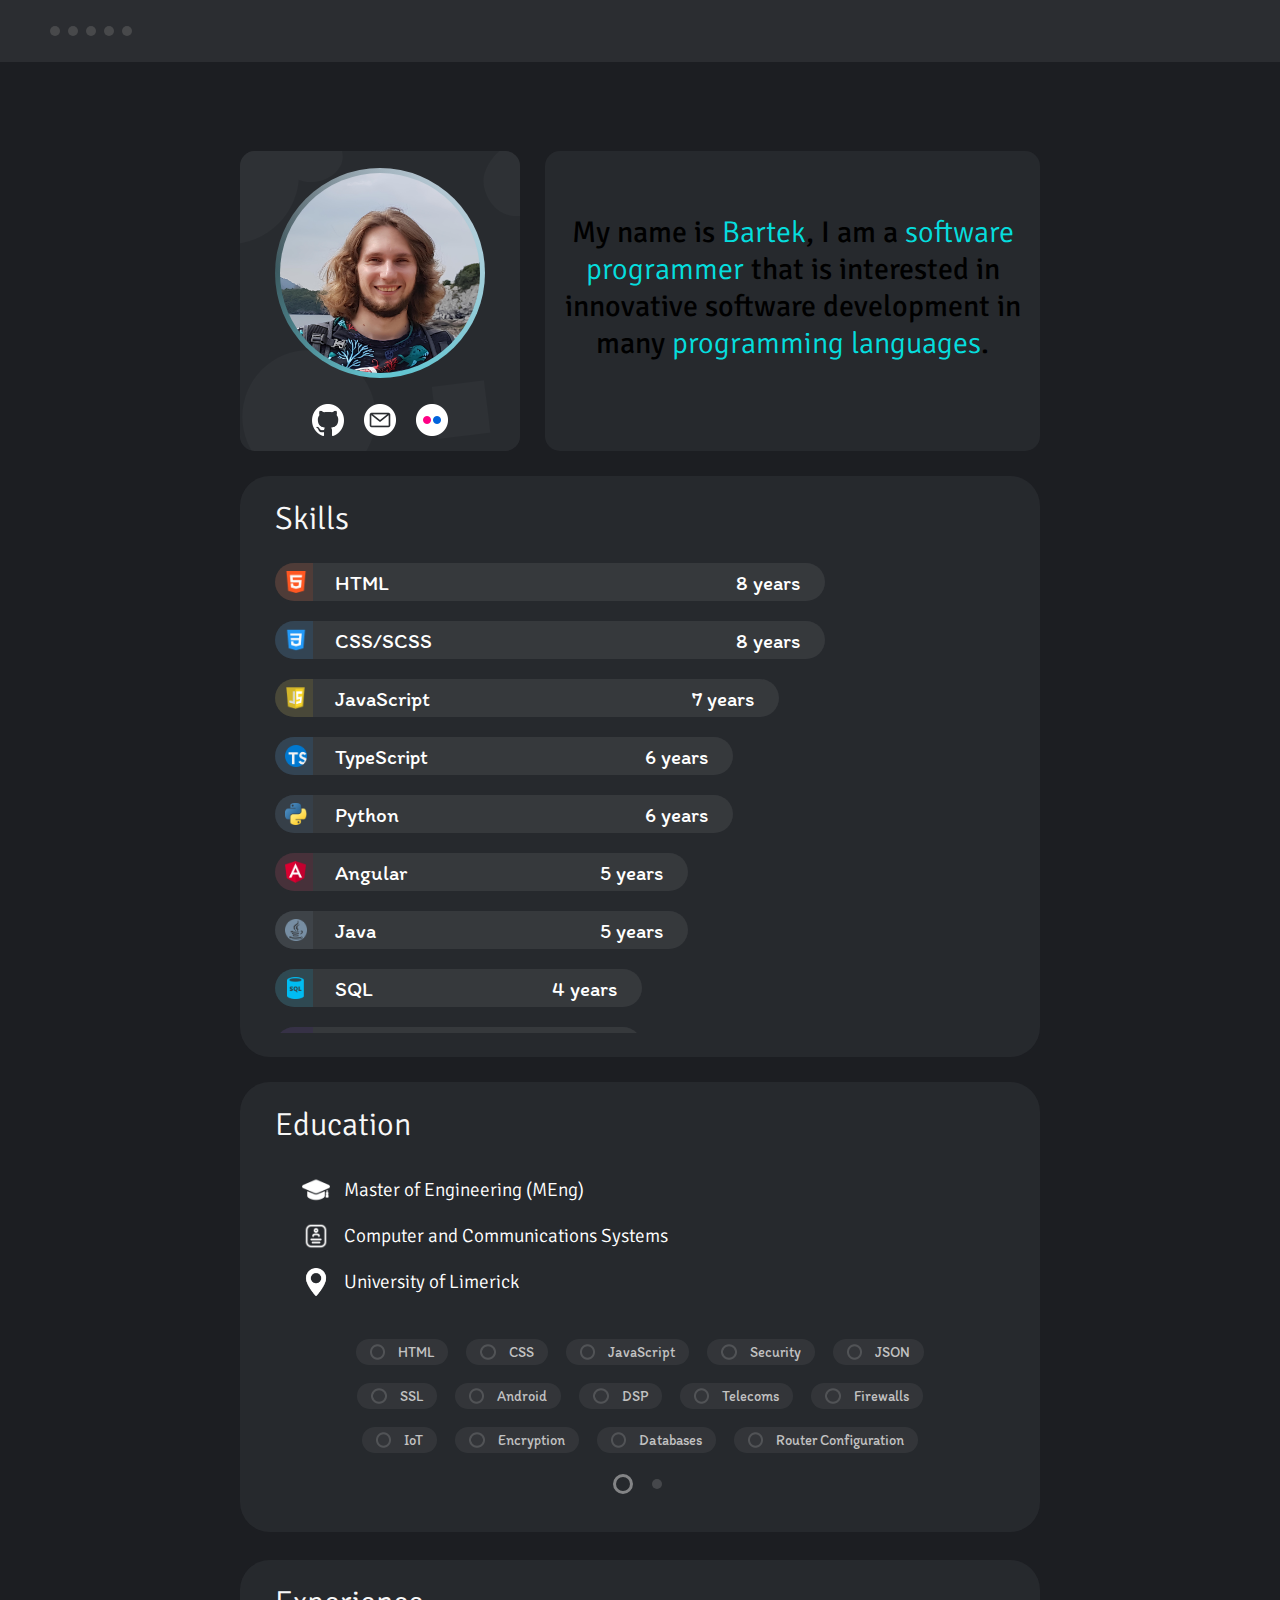
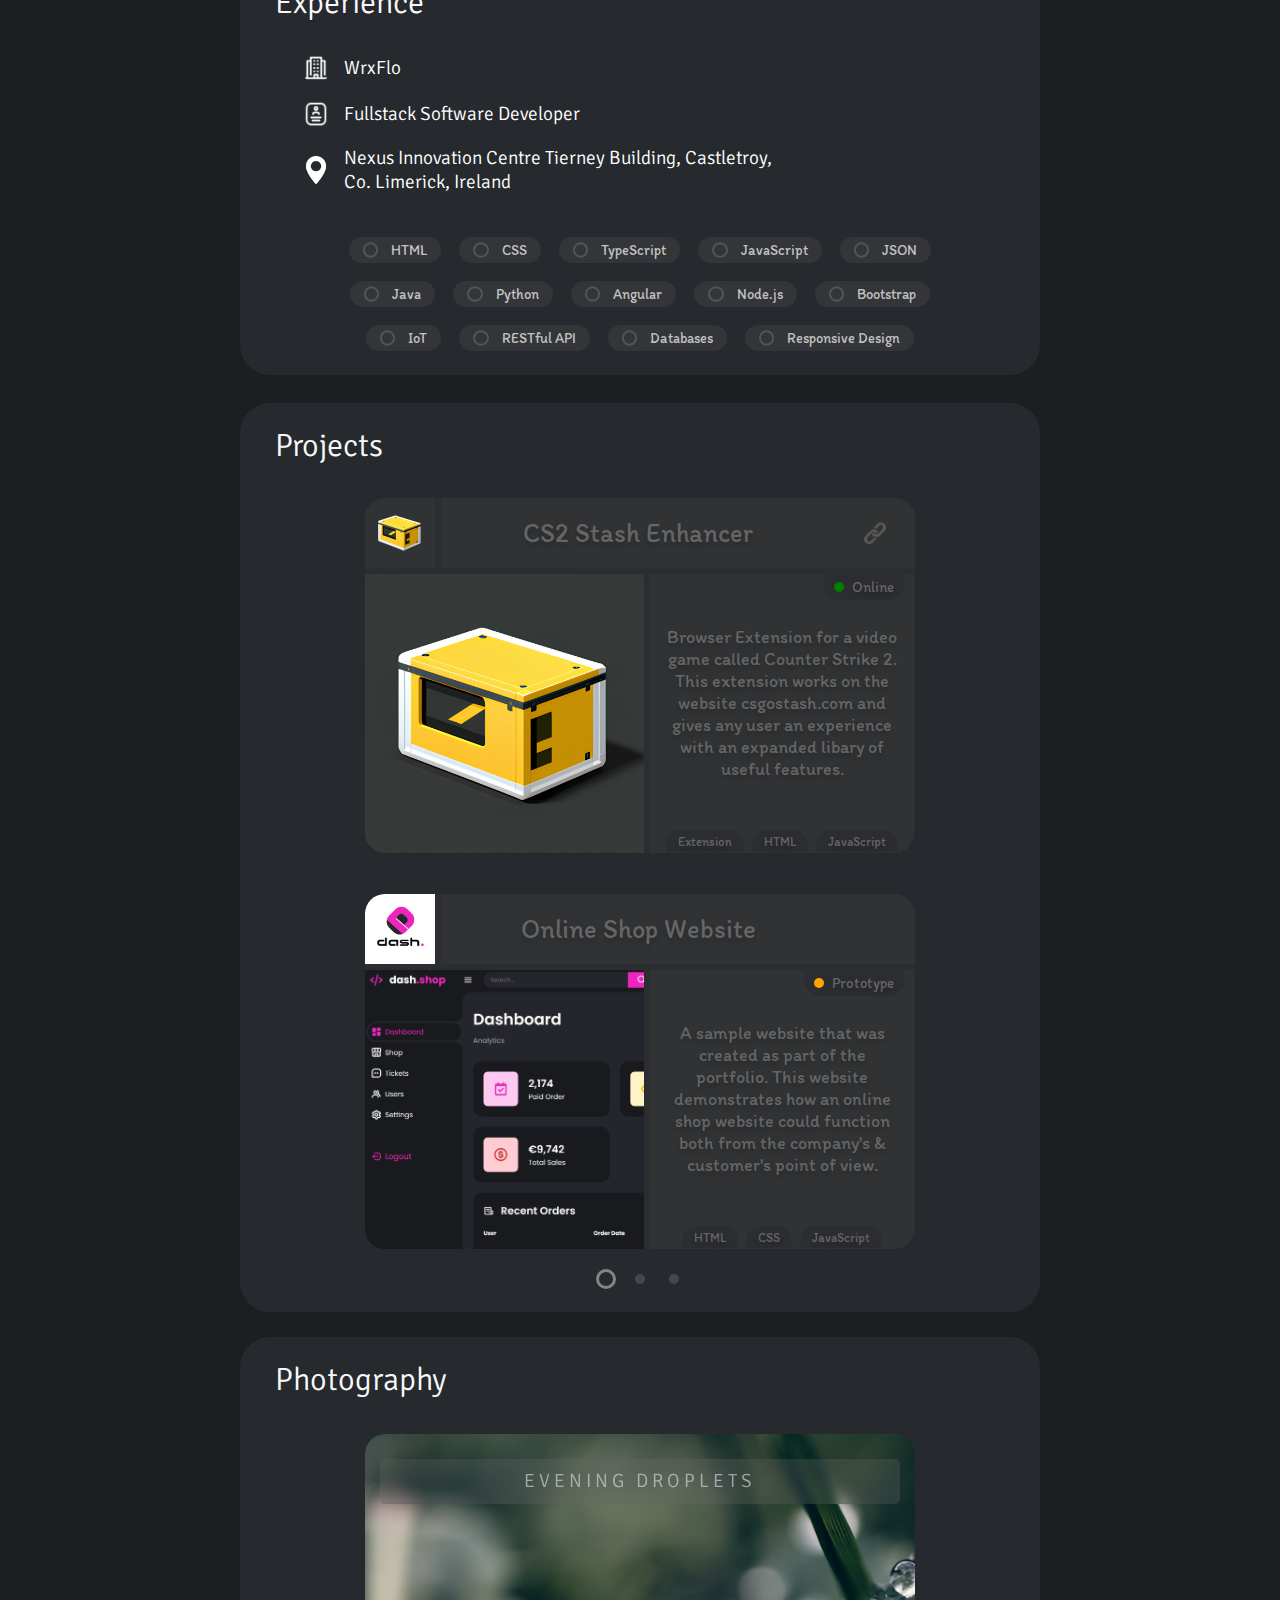
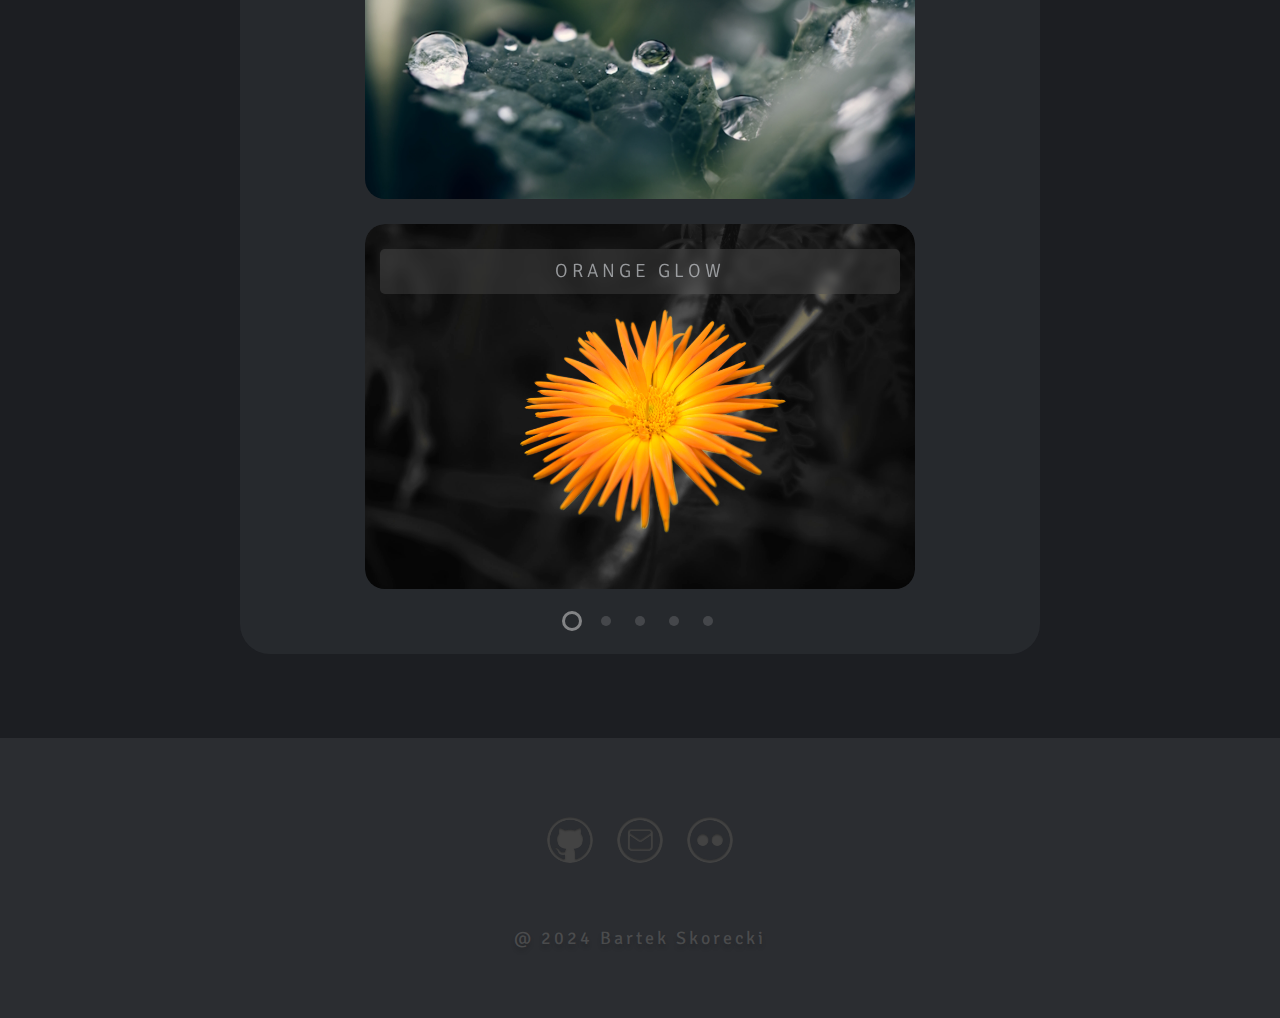
==== commit fce21125: "-image quality improved" ====
--- a/indexOld.html
+++ b/indexOld.html
@@ -1,3 +1,5 @@
+<!-- Copyright 2023, Bartek Skorecki, All rights reserved. -->
+
 <!DOCTYPE html>
 <html lang="en">
 
--- a/style.css
+++ b/style.css
@@ -1,3 +1,4 @@
+/* Copyright 2023, Bartek Skorecki, All rights reserved. */
 
 :root {
   --boxSize: 650px;
@@ -97,6 +98,7 @@
     justify-content: center;
     align-items: center;
     font-size: 1.2rem;
+    cursor: default;
   }
   .iconBox{
     width: 10%;
@@ -236,6 +238,7 @@
     letter-spacing: 5px;
     padding-left: 20px;
     padding-right: 20px;
+    cursor: default;
   }
 }
 
@@ -372,6 +375,7 @@
           font-family: Itim;
           animation-name: skillLoadingTextLeft;
           animation-duration: 1s;
+          cursor:default;
         }
         .skillText2{
           font-size: 21px; 
@@ -382,6 +386,7 @@
           font-family: Itim;
           animation-name: skillLoadingTextRight;
           animation-duration: 2.3s;
+          cursor:default;
         }
       }
     }
@@ -508,11 +513,12 @@
       }
       .projectHeadingDiv{
         height: 100%; 
-        width: 390px; 
-        margin-left: 10px; 
+        width: 394px; 
+        margin-left: 6px; 
         background-color: #303234;
+        cursor:default;
         .projectHeading{
-          font-size: 1.6rem;
+          font-size: 1.65rem;
           color: #656565; 
           font-weight: 100; 
           text-shadow: 0px 4px 4px rgba(0, 0, 0, 0.15);
@@ -562,64 +568,71 @@
 
 
     .projectBottom{
-      height: 275px; 
+      height: 279px; 
       width: 100%; 
-      margin-top: 10px; 
+      margin-top: 6px; 
       flex-wrap: wrap; 
       display: flex;
       .projectBigImage{
         height: 100%; 
-        width: auto;
+        width: 279px;
         img{
           height:100%; 
-          width: 100%; 
+          width: 100%;
+          object-fit: cover;
           border-bottom-left-radius: 20px;
         }
       }
       .projectDescriptionDiv{
-        margin-left: 5px; 
-        width: 269px; 
+        margin-left: 6px; 
+        width: 264px; 
         height: 100%; 
         background-color: #303234; 
         flex-wrap: wrap; 
         display: flex; 
         border-bottom-right-radius: 20px;
         .projectStatusParent{
-          height: 30px; 
+          height: 26px; 
           width: 100%;
+          justify-content: end;
+          display: flex;
           .projectStatusDiv{
             background-color: #2B2D31; 
-            width: 90px; 
-            height: 28px; 
+            width: fit-content; 
+            padding-left: 10px;
+            padding-right: 10px;
+            height: 26px; 
             border-bottom-left-radius: 15px; 
             border-bottom-right-radius: 15px; 
-            margin-left:165px;
+            margin-right:10px;
             .projectStatusCircle{
-              height: 12px; 
-              width: 12px; 
+              height: 10px; 
+              width: 10px; 
               border-radius: 20px; 
               margin-right: 8px;
             }
             .projectStatusText{
-              font-size: 0.95rem; 
+              font-size: 0.92rem; 
               font-weight: 100; 
               color: #656565; 
               text-shadow: 0px 4px 4px rgba(0, 0, 0, 0.15); 
               font-family: Itim;
+              cursor: default;
             }
           }
         }
         .projectTextDescriptionDiv{
           margin-top:26px;
-          height:196px; 
+          height:204px; 
           width:100%; 
           font-weight: 100; 
           color: #656565; 
-          font-size: 1.15rem; 
+          font-size: 1.13rem; 
           padding-left: 15px; 
           padding-right: 15px; 
           text-shadow: 0px 4px 4px rgba(0, 0, 0, 0.15); 
           font-family: Itim;
+          cursor:default;
         }
         .projectTagListDiv{
           height: 22px; 
@@ -640,6 +653,7 @@
               padding-right: 12px; 
               text-shadow: 0px 4px 4px rgba(0, 0, 0, 0.15); 
               font-family: Itim;
+              cursor:default;
             }
           }
         }
@@ -868,7 +882,6 @@
 
 .portfolioContentBox{
   display: block; 
-  width: 98vw; 
   height: auto; 
   display: flex; 
   flex-wrap: wrap;
@@ -882,6 +895,18 @@
   margin-top: 50px;
   flex-wrap: wrap; 
   display: flex;
+  .footerText{
+    color: #65656590; 
+    font-size: 18px; 
+    letter-spacing: 3px; 
+    width: 100%; 
+    height: 20px; 
+    display: flex; 
+    margin-bottom: 40px; 
+    text-shadow: 0px 4px 4px rgba(0, 0, 0, 0.15); 
+    font-family: Signika;
+    cursor:default;
+  }
 }
 
 
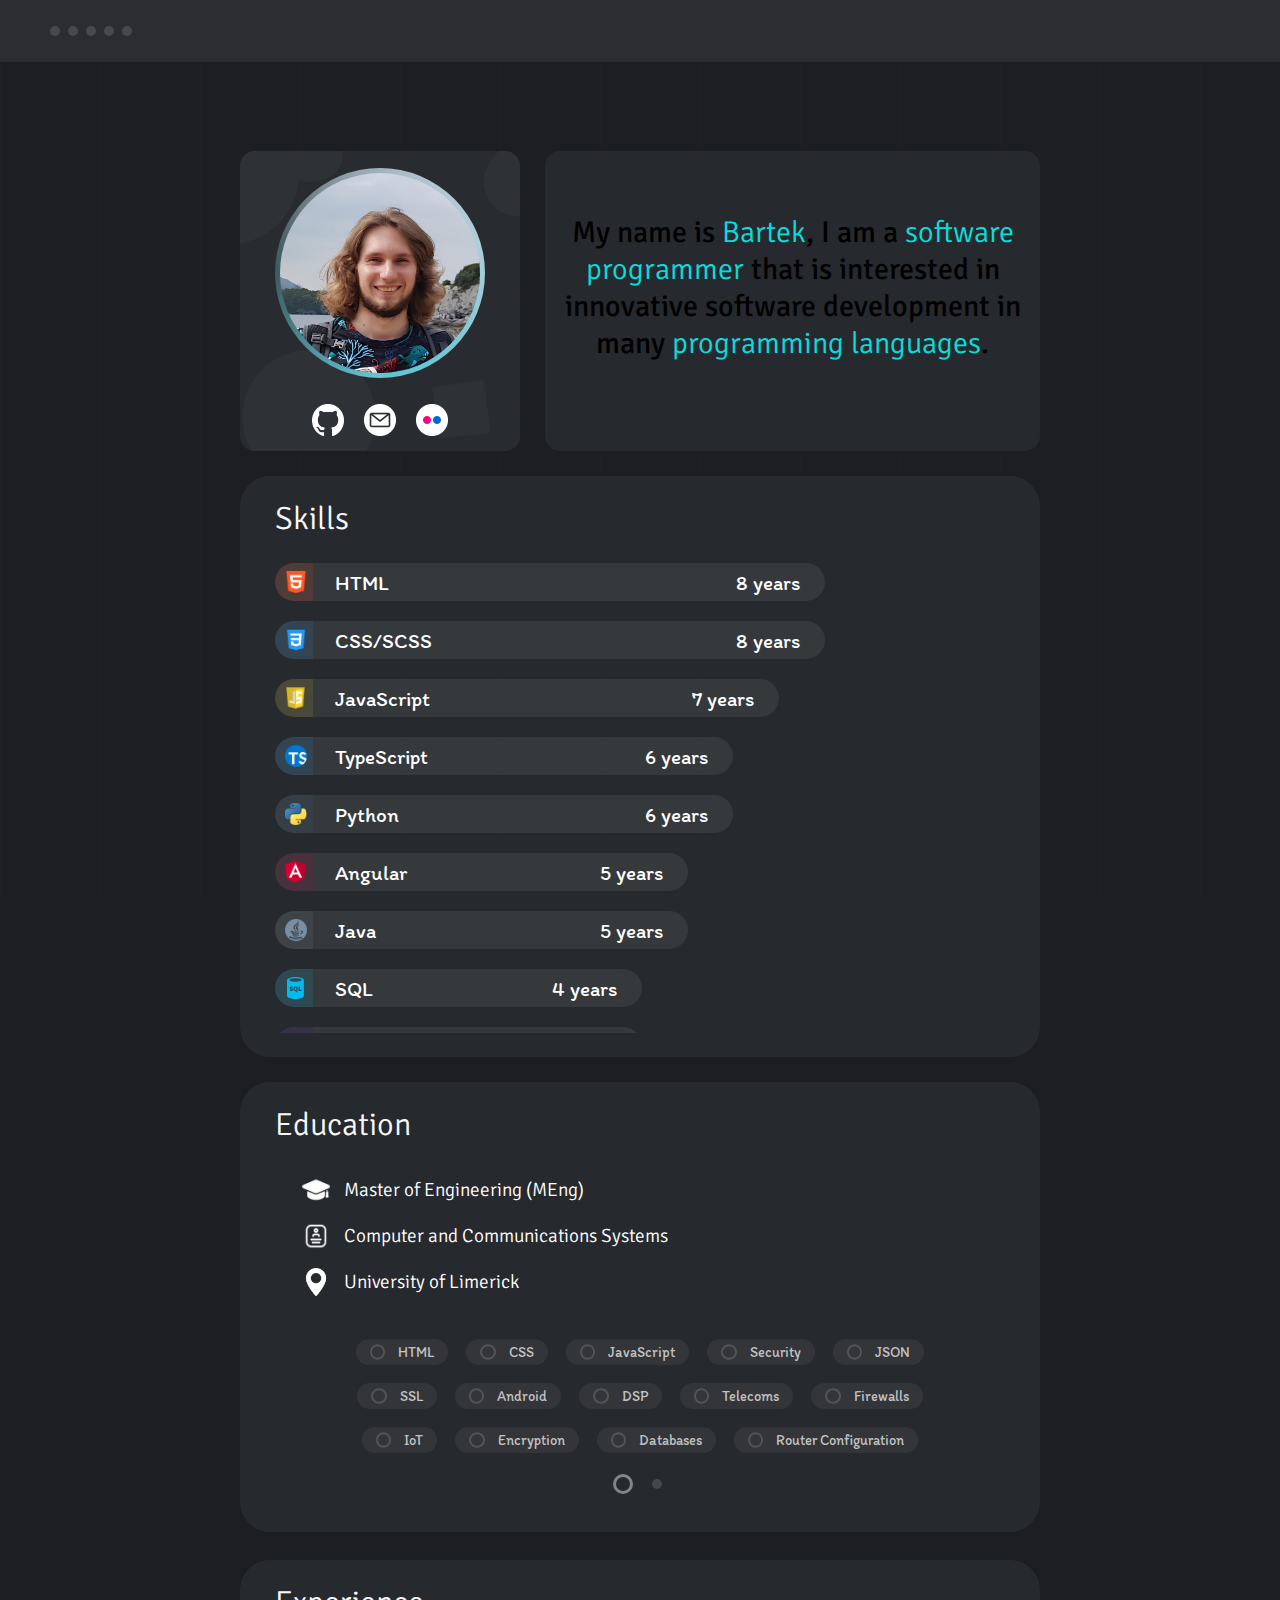
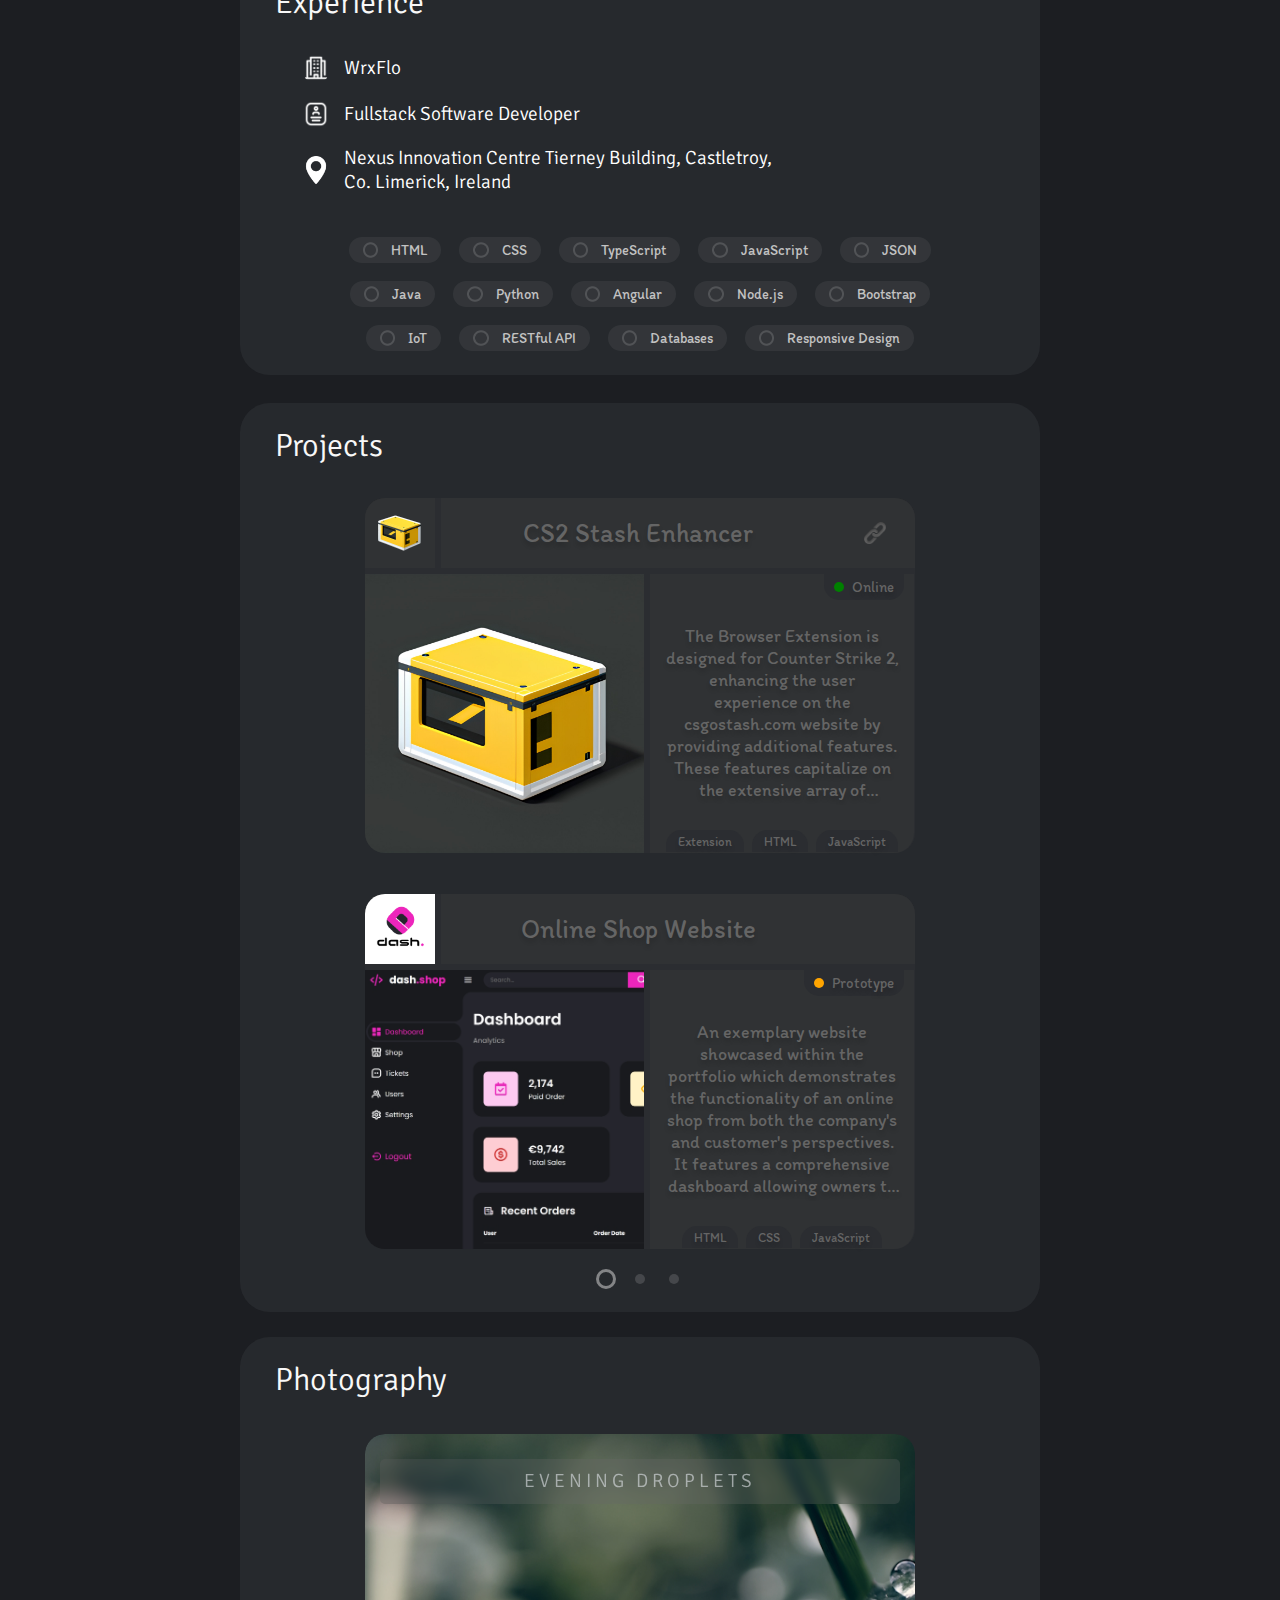
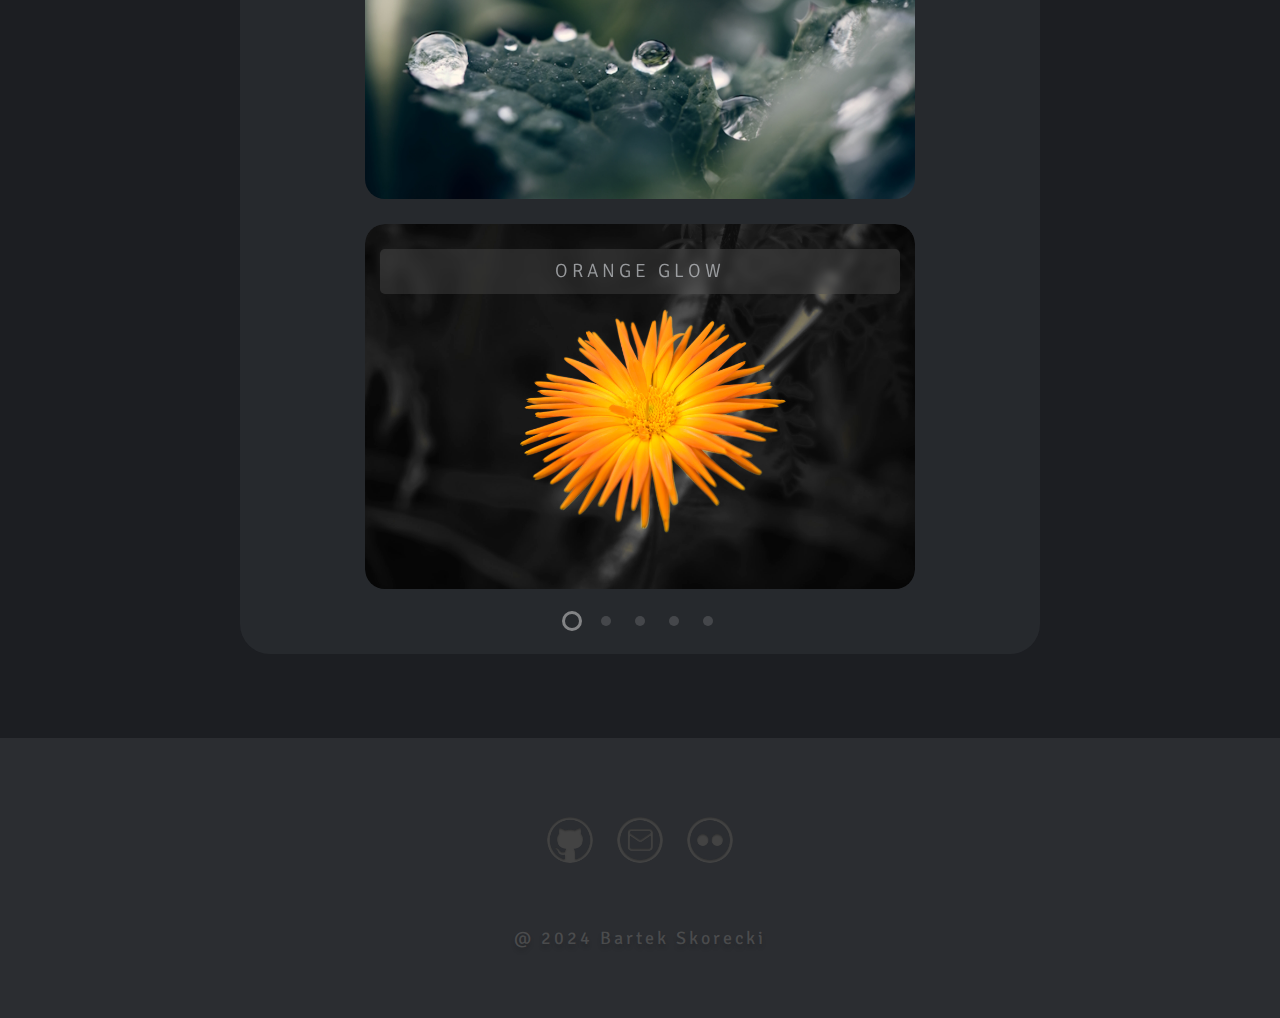
==== commit 70330eeb: "-added a popup for each project with new images" ====
--- a/indexOld.html
+++ b/indexOld.html
@@ -60,7 +60,7 @@
                             </div>
                             <div class="box" class="alignCenter" style="height: 100%; width: 495px ;padding: 15px; margin-left: 25px; border-radius: 15px;">
                                 <div class="alignCenter" style="height: 90%; width: 100%;">
-                                    <p class="boxMainFont"> My name is <b style="color: #00ffffdd;; font-weight: 100;">Bartek</b>, I am a <b style="color: #00ffffdd; font-weight: 100;">software programmer</b> that is interested in innovative software development in many <b style="color: #00ffffdd;; font-weight: 100;">programming languages</b>.</p>
+                                    <p class="boxMainFont"> My name is <b style="color: #00ffffdd; font-weight: 100;">Bartek</b>, I am a <b style="color: #00ffffdd; font-weight: 100;">software programmer</b> that is interested in innovative software development in many <b style="color: #00ffffdd;; font-weight: 100;">programming languages</b>.</p>
                                 </div>
                             </div>
                             
--- a/style.css
+++ b/style.css
@@ -172,7 +172,14 @@
 
 /* Layout */
 body{
-  background-color: #1C1E22;
+  /* background-color: #1C1E22; */
+  background-image:
+  radial-gradient(circle at center, rgba(255, 255, 255, 0.004) 0, rgba(255, 255, 255, 0.004) 1px, transparent 1px),
+      linear-gradient(to right, rgba(255, 255, 255, 0.007) 1px, transparent 1px), 
+      linear-gradient(to bottom, rgba(255, 255, 255, 0.007) 1px, transparent 1px); 
+      background-size: 100px 100px; 
+      background-attachment: fixed;
+      background-color: #1C1E22;
 /* background-image: url("data:image/svg+xml,%3csvg xmlns='http://www.w3.org/2000/svg' version='1.1' xmlns:xlink='http://www.w3.org/1999/xlink' xmlns:svgjs='http://svgjs.dev/svgjs' width='3840' height='3840' preserveAspectRatio='none' viewBox='0 0 3840 3840'%3e%3cg mask='url(%26quot%3b%23SvgjsMask1121%26quot%3b)' fill='none'%3e%3crect width='3840' height='3840' x='0' y='0' fill='rgba(28%2c 30%2c 34%2c 1)'%3e%3c/rect%3e%3cpath d='M1834.8487526935326 3538.3961780693908L2561.8629666729225 4066.6029229898068 3090.069711593339 3339.588709010417 2363.055497613949 2811.3819640900006z' fill='rgba(23%2c 25%2c 27%2c 1)' class='triangle-float1'%3e%3c/path%3e%3cpath d='M2438.0048734978636 103.8771495862872L1778.5972725435213-261.6384522194603 1413.0816707377737 397.76914873488215 2072.4892716921163 763.2847505406296z' fill='rgba(23%2c 25%2c 27%2c 1)' class='triangle-float3'%3e%3c/path%3e%3cpath d='M3982.514096650813 1164.349589170348L3590.7814625816472 239.03450952332537 3050.0026614656435 931.1998108791596z' fill='rgba(23%2c 25%2c 27%2c 1)' class='triangle-float2'%3e%3c/path%3e%3cpath d='M854.7073909661609 1990.8960229653942L248.43151361145908 2176.2531601009946 829.6051579922103 2992.988407565247z' fill='rgba(23%2c 25%2c 27%2c 1)' class='triangle-float3'%3e%3c/path%3e%3cpath d='M3688.546%2c3645.768C3862.664%2c3644.213%2c3999.263%2c3521.833%2c4094.506%2c3376.065C4202.676%2c3210.511%2c4317.747%2c3006.761%2c4217.41%2c2836.345C4117.776%2c2667.122%2c3884.371%2c2671.862%2c3688.546%2c2686.567C3523.669%2c2698.948%2c3366.577%2c2764.905%2c3281.42%2c2906.63C3193.661%2c3052.686%2c3187.622%2c3234.179%2c3269.831%2c3383.43C3355%2c3538.054%2c3512.025%2c3647.344%2c3688.546%2c3645.768' fill='rgba(23%2c 25%2c 27%2c 1)' class='triangle-float3'%3e%3c/path%3e%3cpath d='M2729.605%2c4487.7C3064.693%2c4493.807%2c3421.876%2c4385.536%2c3578.971%2c4089.491C3729.521%2c3805.78%2c3591.734%2c3471.037%2c3409.397%2c3206.631C3254.429%2c2981.913%2c3001.839%2c2877.877%2c2729.605%2c2857.828C2405.652%2c2833.97%2c2030.632%2c2821.202%2c1851.029%2c3091.863C1659.217%2c3380.922%2c1747.423%2c3765.886%2c1932.219%2c4059.48C2104.469%2c4333.142%2c2406.3%2c4481.808%2c2729.605%2c4487.7' fill='rgba(23%2c 25%2c 27%2c 1)' class='triangle-float2'%3e%3c/path%3e%3cpath d='M559.1737695399376 2179.820705607562L-289.0212416510859 2164.206798708444 59.13016443162621 2818.9843620757383z' fill='rgba(23%2c 25%2c 27%2c 1)' class='triangle-float2'%3e%3c/path%3e%3cpath d='M1987.3499654966067 2344.71850526397L2357.0778269299467 2872.7446136070184 2964.2530587278493 2054.1397672854846z' fill='rgba(23%2c 25%2c 27%2c 1)' class='triangle-float3'%3e%3c/path%3e%3cpath d='M1483.93 890.09 a1118.66 1118.66 0 1 0 2237.32 0 a1118.66 1118.66 0 1 0 -2237.32 0z' fill='rgba(23%2c 25%2c 27%2c 1)' class='triangle-float3'%3e%3c/path%3e%3cpath d='M1865.032%2c3382.618C2008.015%2c3380.717%2c2108.34%2c3260.721%2c2181.912%2c3138.104C2258.458%2c3010.53%2c2325.753%2c2860.761%2c2257.46%2c2728.585C2184.944%2c2588.236%2c2022.993%2c2527.009%2c1865.032%2c2524.807C1702.62%2c2522.543%2c1529.644%2c2574.066%2c1453.184%2c2717.373C1379.733%2c2855.04%2c1451.078%2c3014.06%2c1533.212%2c3146.729C1609.774%2c3270.398%2c1719.595%2c3384.552%2c1865.032%2c3382.618' fill='rgba(23%2c 25%2c 27%2c 1)' class='triangle-float1'%3e%3c/path%3e%3c/g%3e%3cdefs%3e%3cmask id='SvgjsMask1121'%3e%3crect width='3840' height='3840' fill='white'%3e%3c/rect%3e%3c/mask%3e%3cstyle%3e %40keyframes float1 %7b 0%25%7btransform: translate(0%2c 0)%7d 50%25%7btransform: translate(-10px%2c 0)%7d 100%25%7btransform: translate(0%2c 0)%7d %7d .triangle-float1 %7b animation: float1 5s infinite%3b %7d %40keyframes float2 %7b 0%25%7btransform: translate(0%2c 0)%7d 50%25%7btransform: translate(-5px%2c -5px)%7d 100%25%7btransform: translate(0%2c 0)%7d %7d .triangle-float2 %7b animation: float2 4s infinite%3b %7d %40keyframes float3 %7b 0%25%7btransform: translate(0%2c 0)%7d 50%25%7btransform: translate(0%2c -10px)%7d 100%25%7btransform: translate(0%2c 0)%7d %7d .triangle-float3 %7b animation: float3 6s infinite%3b %7d %3c/style%3e%3c/defs%3e%3c/svg%3e");} */
 }
 
@@ -230,15 +237,18 @@
   width: 100%;
   .boxMainFont{
     color: #f8f8f8;
-    font-size: 1.2rem;
-    text-align: left; 
+    font-size: 1.06rem;
     font-weight: 100;
     text-align: center;
     text-shadow: 0px 4px 4px rgba(0, 0, 0, 0.15);
     letter-spacing: 5px;
-    padding-left: 20px;
-    padding-right: 20px;
+    padding-left: 15px;
+    padding-right: 15px;
     cursor: default;
+    transition: 0.25s;
+  }
+  .boxMainFont:hover{
+    scale: 1.1;
   }
 }
 
@@ -488,10 +498,20 @@
   padding-top:8px; 
   padding-bottom:8px;
   .projectDiv{
+    transition: 0.1s;
     background-color:  #2B2D31; 
     height: 355px; 
     width: 550px; 
     border-radius: 20px;
+    .projectOverlay{
+      height: 355px; 
+      width: 550px; 
+      border-radius: 20px; 
+      background-color:  #2B2D3100; 
+      border: 2px solid rgba(128, 128, 128, 0);
+      position: absolute;
+      transition: 0.1s;
+    }
     .projectTop{
       height: 70px; 
       width: 100%; 
@@ -505,10 +525,12 @@
         width: 70px; 
         background-color: #303234; 
         border-top-left-radius: 20px;
+        transition: 0.1s;
         .projectSmallImage{
           height: 70px; 
           width: auto; 
           border-top-left-radius: 20px;
+          transition: 0.1s;
         }
       }
       .projectHeadingDiv{
@@ -516,7 +538,7 @@
         width: 394px; 
         margin-left: 6px; 
         background-color: #303234;
-        cursor:default;
+        transition: 0.1s;
         .projectHeading{
           font-size: 1.65rem;
           color: #656565; 
@@ -530,15 +552,17 @@
         width: 80px; 
         background-color: #303234; 
         border-top-right-radius: 20px;
+        transition: 0.1s;
         .linkAnimation{
           background-color: #00000000;
           width:38px;
           height:38px;
-          transition: 0.15s;
+          transition: 0.1s;
           display: flex;
           align-items: center;
           justify-content: center;
           border-radius: 15px;
+          z-index: 2;
           img{
             height: 22px;
             width: auto; 
@@ -562,9 +586,7 @@
         
       }
     }
-
-
-
+    
 
 
     .projectBottom{
@@ -581,6 +603,7 @@
           width: 100%;
           object-fit: cover;
           border-bottom-left-radius: 20px;
+          transition: 0.1s;
         }
       }
       .projectDescriptionDiv{
@@ -588,6 +611,7 @@
         width: 264px; 
         height: 100%; 
         background-color: #303234; 
+        transition: 0.15s;
         flex-wrap: wrap; 
         display: flex; 
         border-bottom-right-radius: 20px;
@@ -617,13 +641,13 @@
               color: #656565; 
               text-shadow: 0px 4px 4px rgba(0, 0, 0, 0.15); 
               font-family: Itim;
-              cursor: default;
             }
           }
         }
         .projectTextDescriptionDiv{
-          margin-top:26px;
-          height:204px; 
+          margin-top: 25px;
+          margin-bottom: 25px;
+          height: 180px;
           width:100%; 
           font-weight: 100; 
           color: #656565; 
@@ -632,7 +656,12 @@
           padding-right: 15px; 
           text-shadow: 0px 4px 4px rgba(0, 0, 0, 0.15); 
           font-family: Itim;
-          cursor:default;
+          overflow: hidden;
+          text-overflow: ellipsis;
+          -webkit-line-clamp: 8;
+          -webkit-box-orient: vertical;
+          display: -webkit-box;
+          font-size: 18px;
         }
         .projectTagListDiv{
           height: 22px; 
@@ -653,13 +682,50 @@
               padding-right: 12px; 
               text-shadow: 0px 4px 4px rgba(0, 0, 0, 0.15); 
               font-family: Itim;
-              cursor:default;
             }
           }
         }
       }
     }
   }
+  .projectDiv:hover{
+    cursor:pointer;
+    box-shadow: #4b4e532f 0px 0px 20px 6px;
+    .projectOverlay{
+      border: 2px solid rgba(128, 128, 128, 0.062);
+      
+    }
+  }
+  /* .projectDiv:hover{
+    cursor:pointer;
+    .projectTop{
+      .projectSmallImageDiv{
+        background-color: #282a2e; 
+        .projectSmallImage{
+          opacity: 0.5;
+        }
+      }
+      .projectHeadingDiv{
+        background-color: #282a2e; 
+      }
+      .projectIconDiv{
+        background-color: #282a2e; 
+        
+      }
+
+    }
+    .projectBottom{
+      .projectDescriptionDiv{
+        background-color: #282a2e; 
+      }
+      .projectBigImage{
+        img{
+          opacity: 0.5;
+        }
+      }
+    }
+    
+  } */
 }
 
 
@@ -921,3 +987,63 @@
 
 
 
+
+
+
+.tagPopup{
+  padding-top: 2px;
+  width: fit-content; 
+  height: 100%; 
+  padding-left:20px; 
+  padding-right: 20px; 
+  border-top-left-radius: 15px; 
+  border-top-right-radius: 15px; 
+  color: white; 
+  font-size: 14px; 
+  align-items: center; 
+  justify-content: center; 
+  display: flex; 
+  margin-left: 8px; 
+  margin-right: 8px; 
+  font-weight: 100;
+  border-radius: 25px;
+  margin-top: 24px;
+}
+
+
+.popUpInsideDiv{
+  min-width: 30%; 
+  max-width: 800px; 
+  height: 90%; 
+  border-radius: 25px;
+}
+
+.popupDescriptionEntry{
+  color:#959697; 
+  margin-top: 10px; 
+  line-height: 23px;
+}
+
+
+.popupExplenationEntry{
+  color:#959697; 
+  margin-top: 10px; 
+  line-height: 23px;
+}
+
+
+.popupFunctionalityEntry{
+  color:#959697; 
+  margin-bottom: 8px; 
+  line-height: 23px;
+}
+
+.popupAdditionalEntry{
+  color:#959697; 
+  margin-bottom: 5px;
+}
+
+
+
+
+
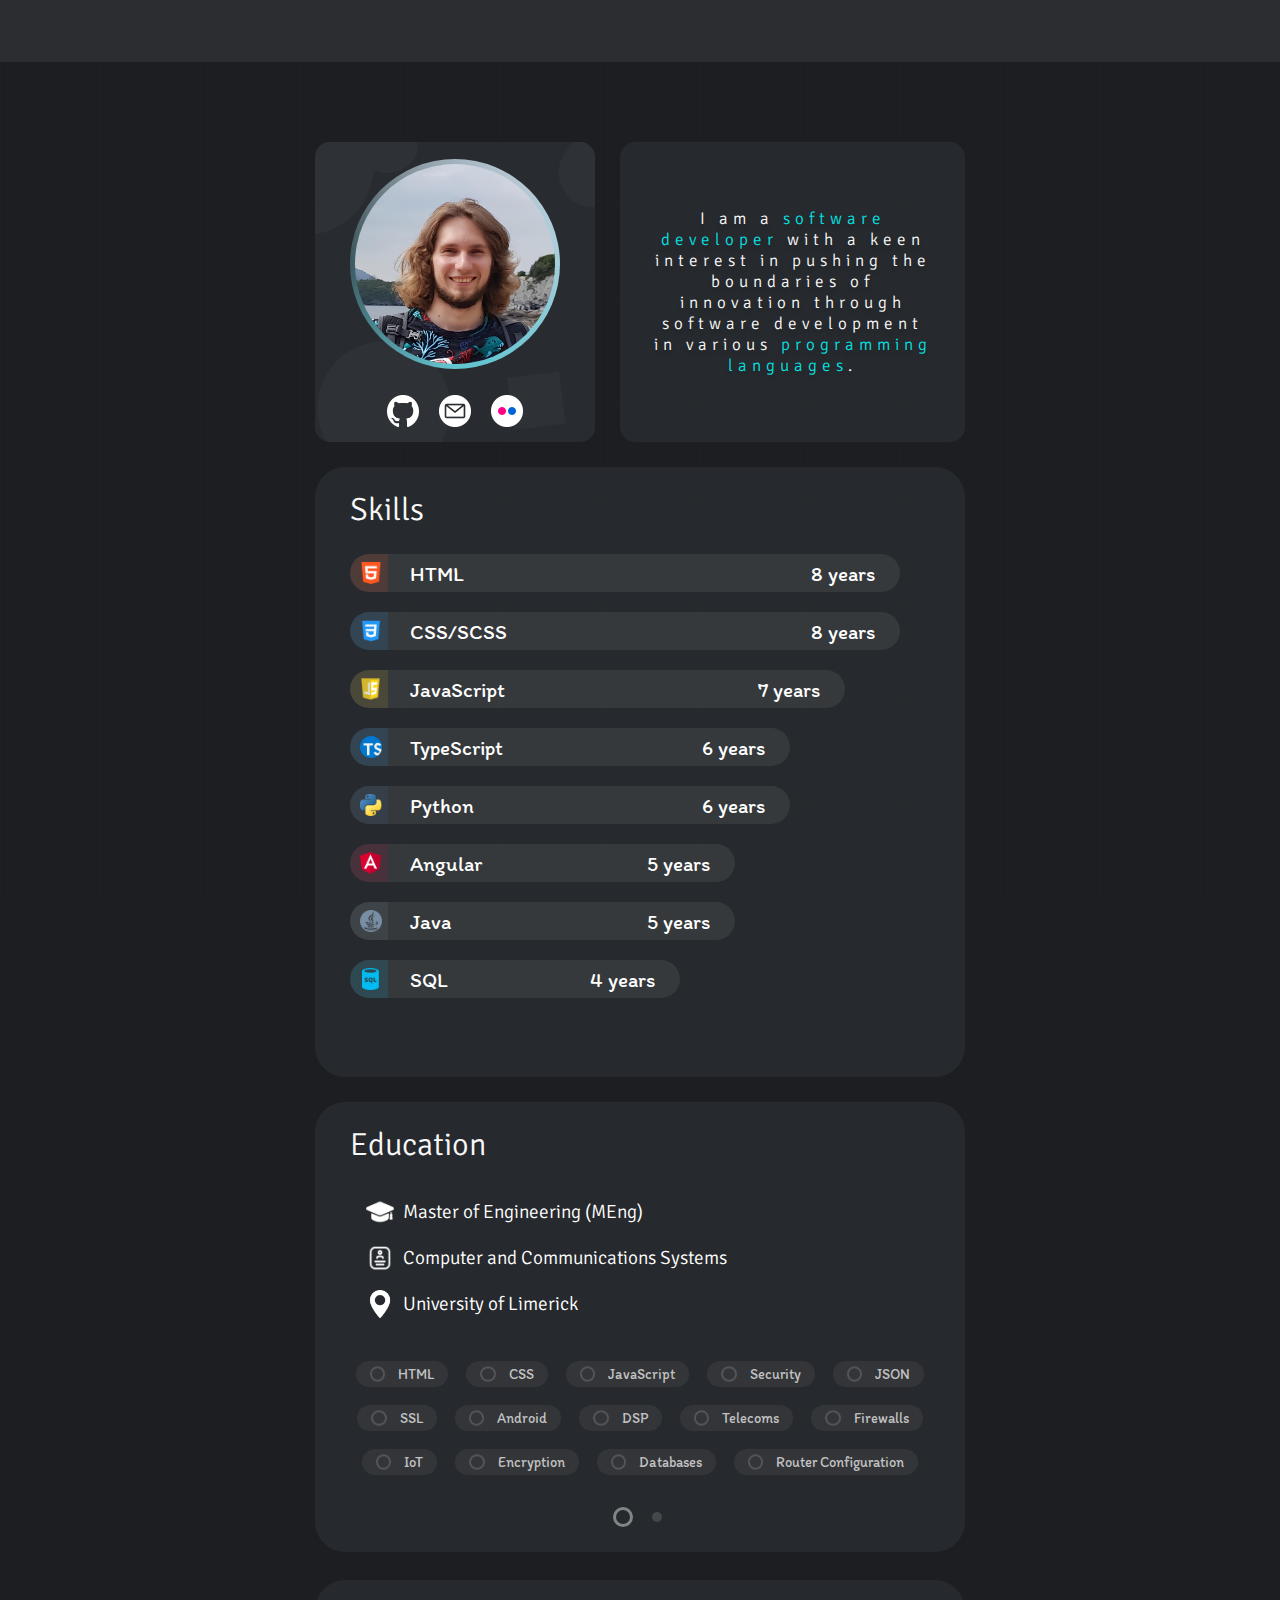
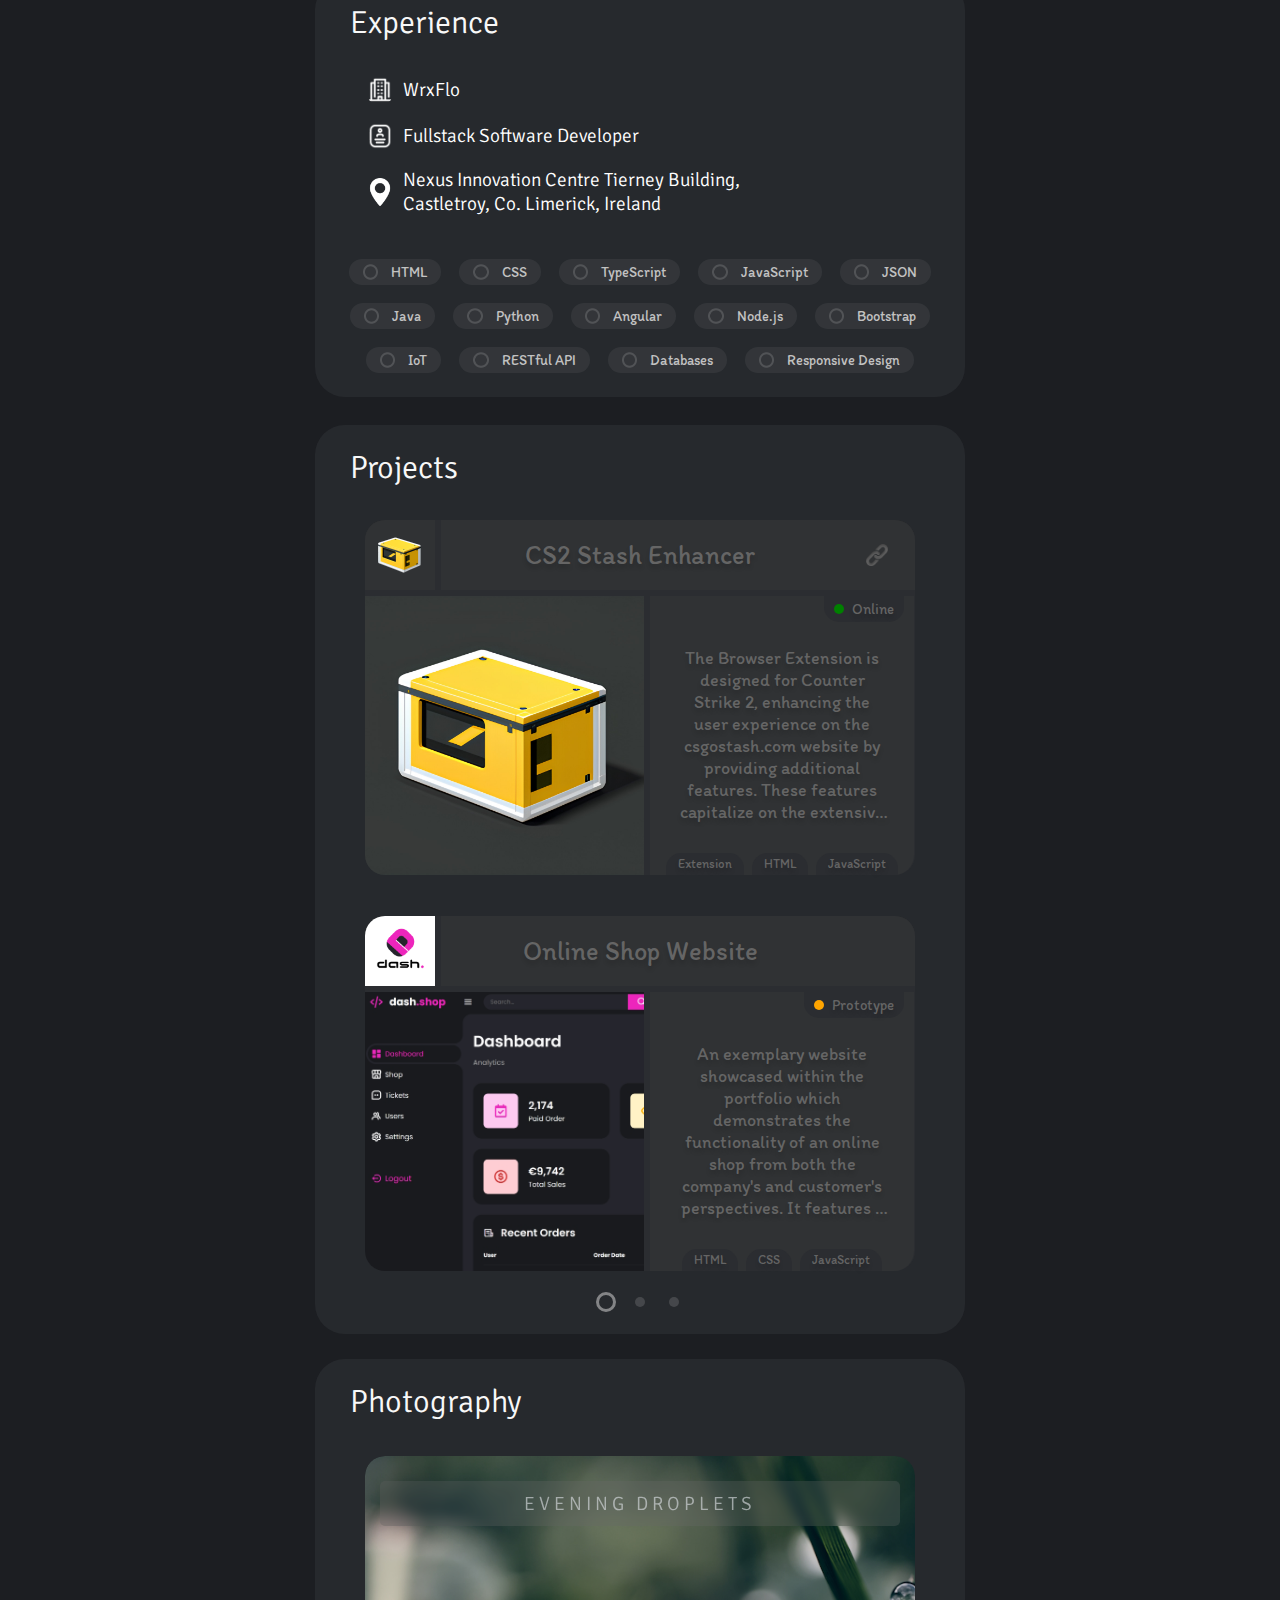
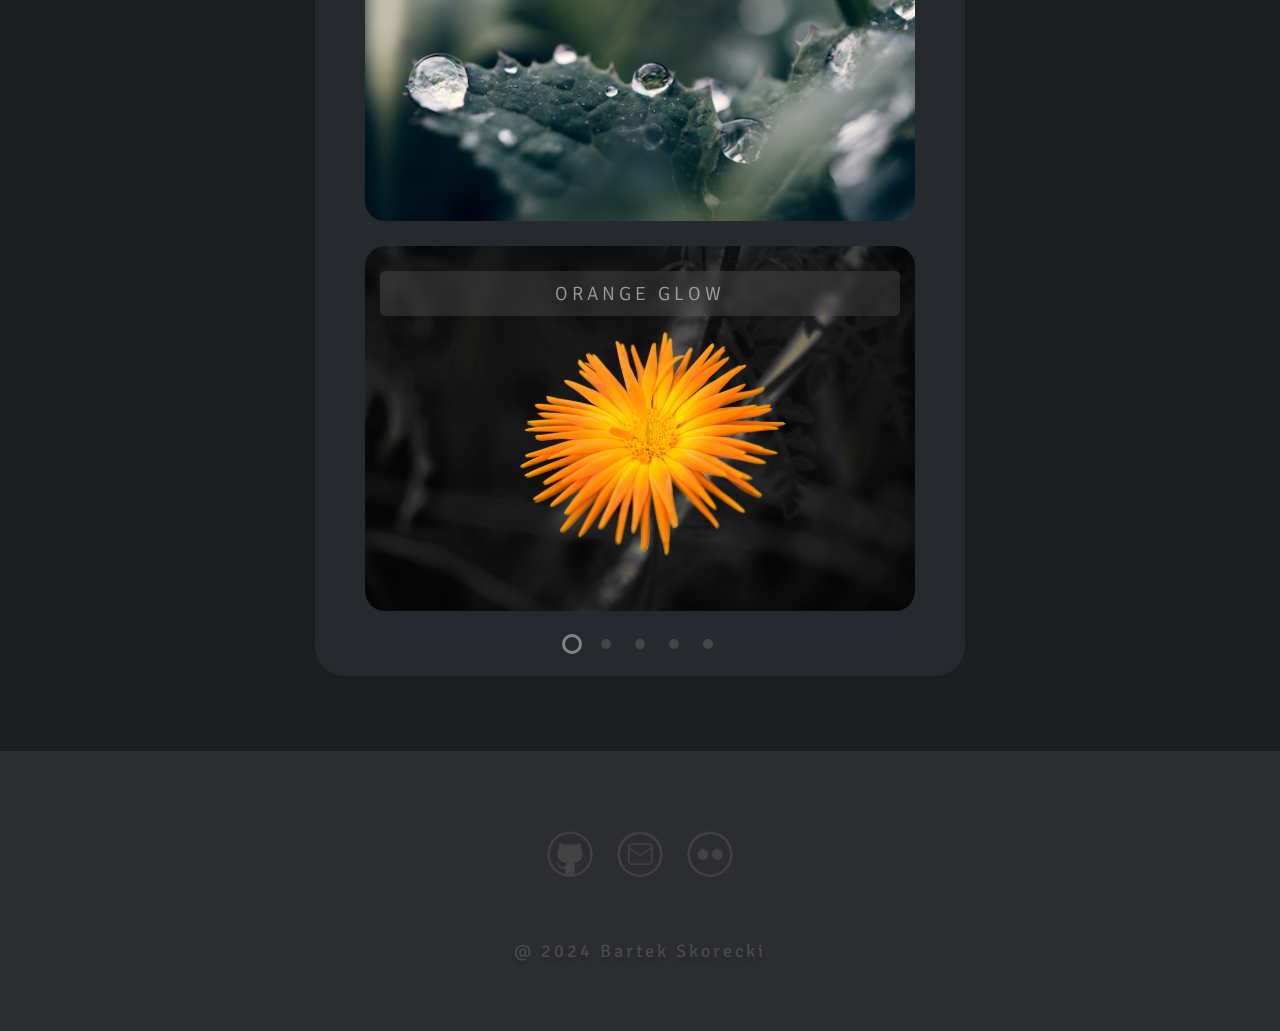
==== commit 6d5a6983: "-new website push" ====
--- a/indexOld.html
+++ b/indexOld.html
@@ -9,36 +9,46 @@
     <link href='https://unpkg.com/boxicons@2.1.4/css/boxicons.min.css' rel='stylesheet'>
     <link rel="stylesheet" href="style.css">
     <title>Portfolio</title>
-    <link rel="icon" type="image/x-icon" href="images/icon.png">
-    <script src="index.js"></script>
+    <link id="websiteIcon" rel="icon" type="image/x-icon" href="images/tab_icon/frame_16_delay-0.02s.jpg">
+    <script src="indexOld.js"></script>
 </head>
 
 
-<body class="noMP">
-
+
+<body id="body" class="noMP">
+
+    <!-- Popup -->
+    <div id="projectPopup" class="alignCenter" style="height: 100%; width: 100%; position: fixed; z-index: 20; background-color: rgba(70, 70, 70, 0.151); backdrop-filter: blur(10px); display: none;">
+
+    </div>
+
+    <!-- Navbar -->
     <div class="noMP navbarBox">
         <div class="alignCenter dotBox">
+            <!-- <div class="navbarCircle"></div>
             <div class="navbarCircle"></div>
             <div class="navbarCircle"></div>
             <div class="navbarCircle"></div>
-            <div class="navbarCircle"></div>
-            <div class="navbarCircle"></div>
+            <div class="navbarCircle"></div> -->
         </div>
     </div>
 
-    <div class="noMP alignCenter portfolioContentBox">
-
-        <div class="noMP" style="padding-top:1vh; padding-bottom:1vh; max-width: 1650px; height: 100%;"> 
-
+
+
+
+
+
+    <!-- Middle -->
+    <div class="noMP alignCenter portfolioContentBox" style="padding-top: 0px;">
+
+        <div class="noMP portfolioBox"> 
             <div class="flex-container">
                 <div class="flex-item alignCenter">
                     <div>
-                        <div class=" noMP" style="height: 300px; width: 800px;  border-radius: 30px;  flex-wrap: wrap; display: flex;">
+                        <div class=" noMP" style="height: 300px; width: 650px;  border-radius: 30px;  flex-wrap: wrap; display: flex;">
                             <div class="box firstBox" style="height: 100%; width: 280px ;border-radius: 15px; flex-wrap: wrap;">
 
-                                <div class="animatedBackground">
-
-                                </div>
+                                <div class="animatedBackground"></div>
 
                                 <div class="alignCenter" style="position: absolute; flex-wrap: wrap; height: 300px; width:inherit; border-radius: 15px;">
                                     <div class="alignCenter profileImageDiv">
@@ -58,15 +68,15 @@
                                 
 
                             </div>
-                            <div class="box" class="alignCenter" style="height: 100%; width: 495px ;padding: 15px; margin-left: 25px; border-radius: 15px;">
-                                <div class="alignCenter" style="height: 90%; width: 100%;">
-                                    <p class="boxMainFont"> My name is <b style="color: #00ffffdd; font-weight: 100;">Bartek</b>, I am a <b style="color: #00ffffdd; font-weight: 100;">software programmer</b> that is interested in innovative software development in many <b style="color: #00ffffdd;; font-weight: 100;">programming languages</b>.</p>
+                            <div class="box" class="alignCenter" style="height: 100%; width: 345px ;padding: 15px; margin-left: 25px; border-radius: 15px;">
+                                <div class="alignCenter profileDescriptionDiv">
+                                    <p class="boxMainFont"> I am a <b style="color: #00ffffdd; font-weight: 100;">software developer</b> with a keen interest in pushing the boundaries of innovation through software development in various <b style="color: #00ffffdd;; font-weight: 100;">programming languages</b>.</p>
                                 </div>
                             </div>
                             
                         </div>
 
-                        <div class="box noMP" style="margin-top:25px ;  margin-bottom:25px; height: 610px; max-height: 64.5vh; max-width: 800px; border-radius: 30px; padding: 15px;  ">
+                        <div class="box noMP" style="margin-top:25px ;  margin-bottom:25px; height: 610px; max-width: 650px; border-radius: 30px; padding: 15px;  ">
                             <h1 class="boxTitle">Skills</h1>
                             <div id="skillsDiv" style="overflow-y: auto; height: 485px; margin-top: 10px;"></div>
                         </div>
@@ -75,8 +85,8 @@
 
                 <div class="flex-item alignCenter">
                     <div>
-                        <div class="box noMP" style="height: 450px; margin-bottom:28px; max-width: 800px; min-width: 800px; border-radius: 30px; padding: 15px;">
-                            <h1 class="boxTitle" style="margin-bottom: 28px;">Education</h1>
+                        <div class="box noMP" style="height: 450px; margin-bottom:28px; width: 650px; border-radius: 30px; padding: 15px;">
+                            <h1 class="boxTitle" style="margin-bottom: 30px;" >Education</h1>
 
                             <div id="education1" style="display: block;">
                                 <div class="alignTopBottom textBox">
@@ -127,7 +137,7 @@
                                     <div class="iconBox">
                                         <img class="icon" src="./images/icons/graduate.png" alt="">
                                     </div>
-                                    <h5 class="text" >Bachelor of Science (BS)</h5>
+                                    <h5 class="text" >Bachelor of Science (BSc)</h5>
                                 </div>
                                 <div class="alignTopBottom textBox">
                                     <div class="iconBox">
@@ -173,8 +183,8 @@
                             
 
                         </div>
-                        <div class="box noMP" style="margin-top:25px ; margin-bottom:28px; height: 455px; max-height: fit-content; max-width: 800px; min-width: 800px; border-radius: 30px; padding: 15px;">
-                            <h1 class="boxTitle" style="margin-bottom: 28px;">Experience</h1>
+                        <div class="box noMP" style="margin-top:25px ; margin-bottom:28px; height: 455px; max-height: fit-content; max-width: 650px; min-width: 650px; border-radius: 30px; padding: 15px;">
+                            <h1 class="boxTitle" style="margin-bottom: 30px;" >Experience</h1>
                             <div class="alignTopBottom textBox">
                                 <div class="iconBox">
                                     <img class="icon" src="./images/icons/company.png" alt="">
@@ -221,7 +231,7 @@
 
                 <div class="flex-item alignCenter">
                     <div>
-                        <div class="box noMP" style="max-height: fit-content; max-width: 800px; min-width: 800px;  border-radius: 30px; padding: 15px; margin-bottom:25px;">
+                        <div class="box noMP" style="max-height: fit-content; width: 650px; border-radius: 30px; padding: 15px; margin-bottom:25px;">
                             <h1 class="boxTitle">Projects</h1>
                             <div id="projectList"> </div>
                             <div id="projectPaginator" class="alignCenter" style="height: 40px; width: 100%;"> </div>
@@ -231,28 +241,31 @@
 
                 <div class="flex-item alignCenter">
                     <div>
-                        <div class="box noMP" style="max-height: fit-content; max-width: 800px;  border-radius: 30px; padding: 15px; margin-bottom:25px;">
+                        <div class="box noMP" style="max-height: fit-content; width: 650px;  border-radius: 30px; padding: 15px; margin-bottom:25px;">
                             <h1 class="boxTitle">Photography</h1>
                                 <div id="photoList" class="alignCenter" style="flex-wrap: wrap"></div>
                                 <div id="photoPaginatorList" class="alignCenter" style="height: 40px; width: 100%; margin-top: 10px;"></div>
                         </div>
                     </div>
                 </div>
-
             </div>
-
         </div>
-        
-    </div>
-
+
+    </div>
+
+
+
+
+
+
+    <!-- Footer -->
     <div class="noMP footerBox alignCenter">
-            <div style="margin-top: 50px;">
-                <a target="_blank" href="https://github.com/Barto670"><img class="footerIcon" src="./images/greyG.png"></a>
-                <a href="mailto: bartodev670@gmail.com"><img class="footerIcon" src="./images/greyE.png"></a>
-                <a target="_blank" href="https://www.flickr.com/photos/198328132@N07/"><img class="footerIcon" src="./images/greyF.png"></a>
-            </div>
-            <!-- <div class="alignCenter" style="color: #65656590; font-size: 24px; letter-spacing: 7px; width: 100%; height: 20px; display: flex; text-shadow: 0px 4px 4px rgba(0, 0, 0, 0.15);">BELIEVE • ENVISION • CREATE</div> -->
-            <div class="alignCenter" style="color: #65656590; font-size: 18px; letter-spacing: 3px; width: 100%; height: 20px; display: flex; margin-bottom: 40px; text-shadow: 0px 4px 4px rgba(0, 0, 0, 0.15); font-family: Signika;">@ 2024 Bartek Skorecki</div>
-    </div>
-    
+        <div style="margin-top: 50px;">
+            <a target="_blank" href="https://github.com/Barto670"><img class="footerIcon" src="./images/greyG.png"></a>
+            <a href="mailto: bartodev670@gmail.com"><img class="footerIcon" src="./images/greyE.png"></a>
+            <a target="_blank" href="https://www.flickr.com/photos/198328132@N07/"><img class="footerIcon" src="./images/greyF.png"></a>
+        </div>
+        <div class="alignCenter footerText">@ 2024 Bartek Skorecki</div>
+    </div>
+
 </body>--- a/style.css
+++ b/style.css
@@ -146,7 +146,7 @@
       align-items: center;
       justify-content: center;
       display: flex;
-      transition: 0.125s;
+      transition: 0.1s;
       img{
         height: 16px;
         width: auto;
@@ -158,6 +158,10 @@
         margin-right: 13px;
       }
     }
+    /* .skill:hover {
+      scale: 1.09;
+      cursor: pointer;
+    } */
     /* .skill:hover{
       transform: scale(1.09);
       cursor: pointer;
@@ -247,9 +251,9 @@
     cursor: default;
     transition: 0.25s;
   }
-  .boxMainFont:hover{
+  /* .boxMainFont:hover{
     scale: 1.1;
-  }
+  } */
 }
 
 
@@ -326,7 +330,7 @@
       width: 200px; 
       height: 200px; 
       border-radius: 100px;
-      transition: 0.12s;
+      transition: 0.1s;
     }
   }
     
@@ -340,7 +344,7 @@
 .skillBox{
   display: flex; 
   flex-wrap: wrap; 
-  margin-top: 10px; 
+  padding-top: 10px; 
   margin-left: 20px; 
   width: 550px;
   animation-name: skillLoading;
@@ -356,12 +360,14 @@
     margin-top: 5px; 
     margin-bottom: 5px; 
     position: relative;
+    transition: 0.1s;
     .skillImageDiv{
       height: 38px; 
       width: 38px; 
       border-bottom-left-radius: 25px; 
       border-top-left-radius: 25px; 
       margin-right: 20px;
+      transition: 0.1s;
       .skillImage{
         height: 22px; 
         width: auto; 
@@ -385,7 +391,6 @@
           font-family: Itim;
           animation-name: skillLoadingTextLeft;
           animation-duration: 1s;
-          cursor:default;
         }
         .skillText2{
           font-size: 21px; 
@@ -396,12 +401,22 @@
           font-family: Itim;
           animation-name: skillLoadingTextRight;
           animation-duration: 2.3s;
-          cursor:default;
-        }
-      }
-    }
-  }
-}
+        }
+      }
+    }
+  }
+}
+
+/* .skillBox:hover{
+  cursor: pointer;
+  .skill {
+    background-color: #5a5a5a;
+    box-shadow: #4b4e532f 0px 0px 20px 4px;
+    .skillImageDiv{
+      background-color: #5a5a5a !important;
+    }
+  }
+} */
 
 
 @keyframes skillLoading {
@@ -535,7 +550,7 @@
       }
       .projectHeadingDiv{
         height: 100%; 
-        width: 394px; 
+        width: 398px; 
         margin-left: 6px; 
         background-color: #303234;
         transition: 0.1s;
@@ -549,7 +564,7 @@
       }
       .projectIconDiv{
         height: 100%; 
-        width: 80px; 
+        width: 76px; 
         background-color: #303234; 
         border-top-right-radius: 20px;
         transition: 0.1s;
@@ -662,6 +677,8 @@
           -webkit-box-orient: vertical;
           display: -webkit-box;
           font-size: 18px;
+          margin-left: 12px;
+          margin-right: 12px;
         }
         .projectTagListDiv{
           height: 22px; 
@@ -696,36 +713,6 @@
       
     }
   }
-  /* .projectDiv:hover{
-    cursor:pointer;
-    .projectTop{
-      .projectSmallImageDiv{
-        background-color: #282a2e; 
-        .projectSmallImage{
-          opacity: 0.5;
-        }
-      }
-      .projectHeadingDiv{
-        background-color: #282a2e; 
-      }
-      .projectIconDiv{
-        background-color: #282a2e; 
-        
-      }
-
-    }
-    .projectBottom{
-      .projectDescriptionDiv{
-        background-color: #282a2e; 
-      }
-      .projectBigImage{
-        img{
-          opacity: 0.5;
-        }
-      }
-    }
-    
-  } */
 }
 
 
@@ -737,6 +724,7 @@
   border-radius: 20px; 
   margin-top:25px;
   overflow: hidden;
+  transition: 0.1s;
   .photo{
     height: auto; 
     width: 550px; 
@@ -848,6 +836,7 @@
 
 .photoDiv:hover{
   cursor: pointer;
+  box-shadow: #4b4e532f 0px 0px 20px 6px;
   .photo{
     transform: scale(1.03);
     filter: blur(8px);
@@ -1013,7 +1002,7 @@
 
 .popUpInsideDiv{
   min-width: 30%; 
-  max-width: 800px; 
+  max-width: 700px; 
   height: 90%; 
   border-radius: 25px;
 }
@@ -1025,7 +1014,7 @@
 }
 
 
-.popupExplenationEntry{
+.popupExplanationEntry{
   color:#959697; 
   margin-top: 10px; 
   line-height: 23px;
@@ -1044,6 +1033,7 @@
 }
 
 
-
-
-
+.bodyStatic{
+  overflow: hidden;
+  margin-right: 8px;
+}